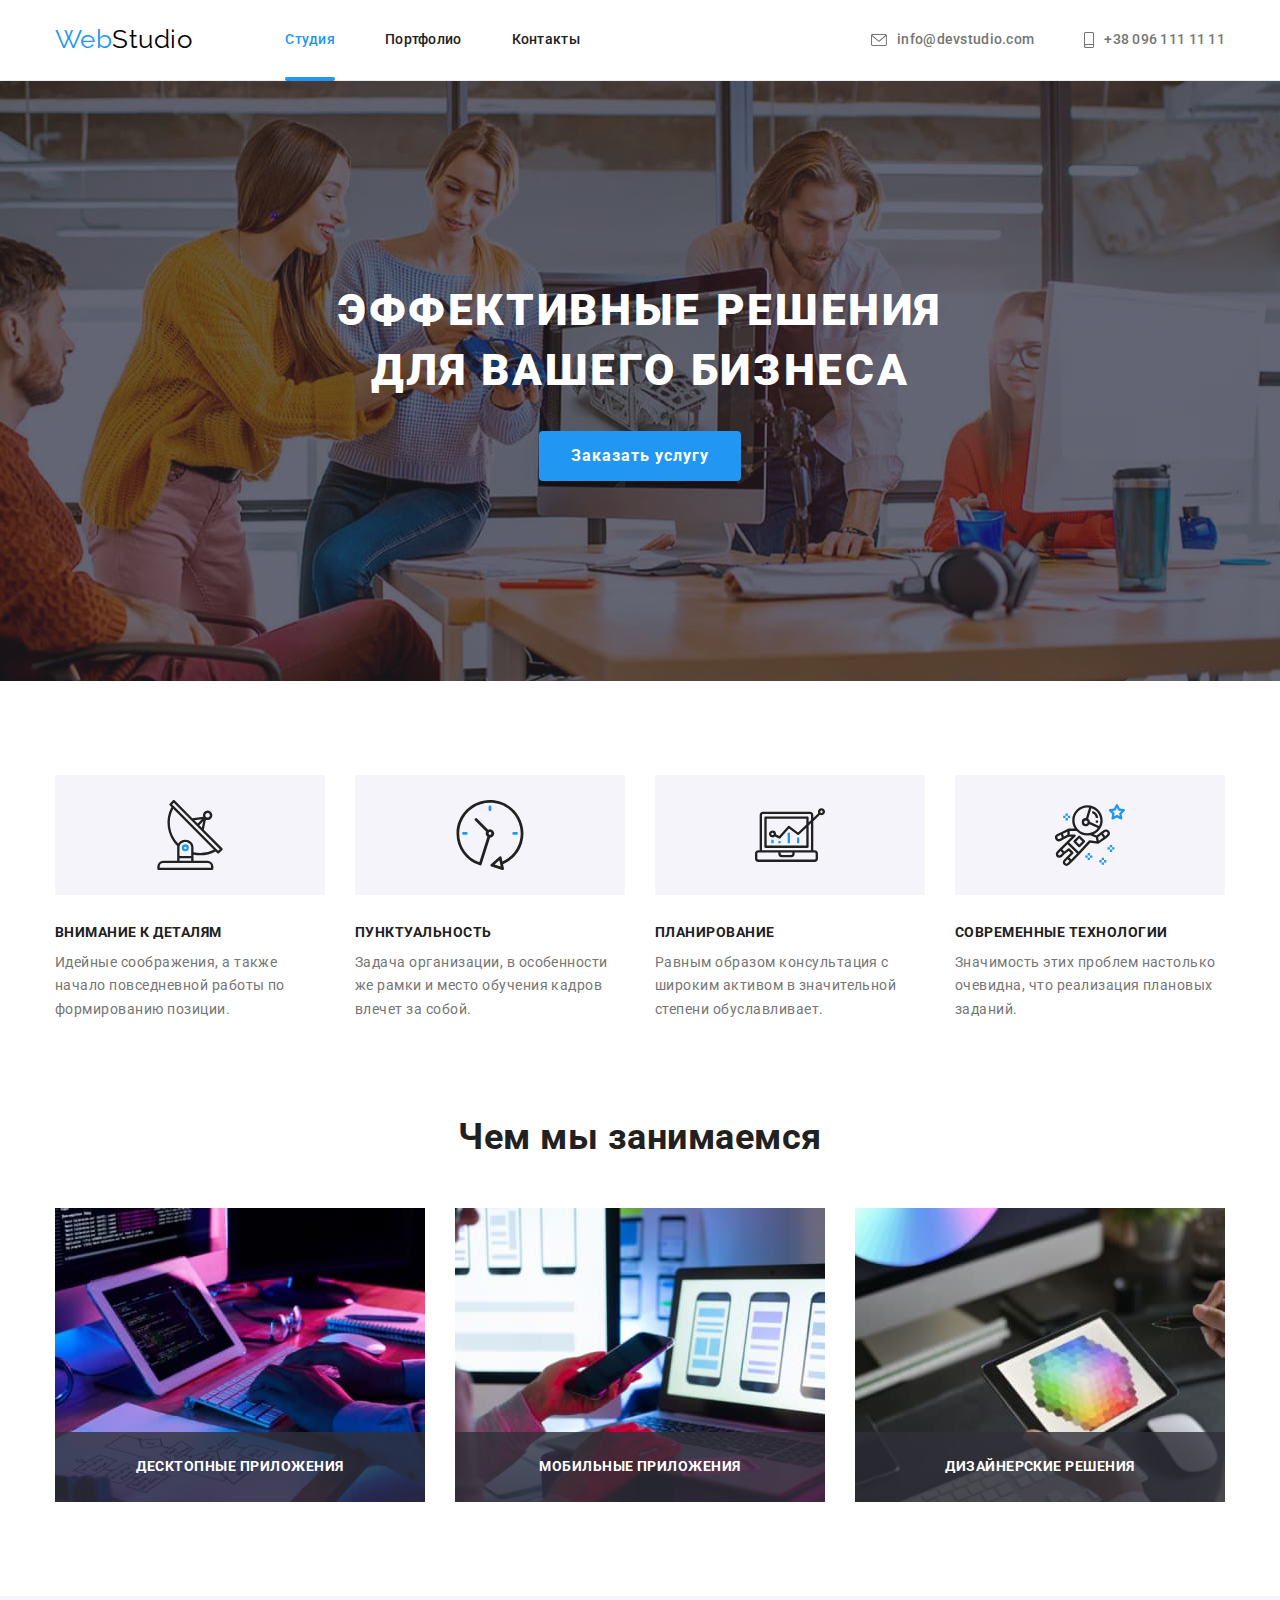
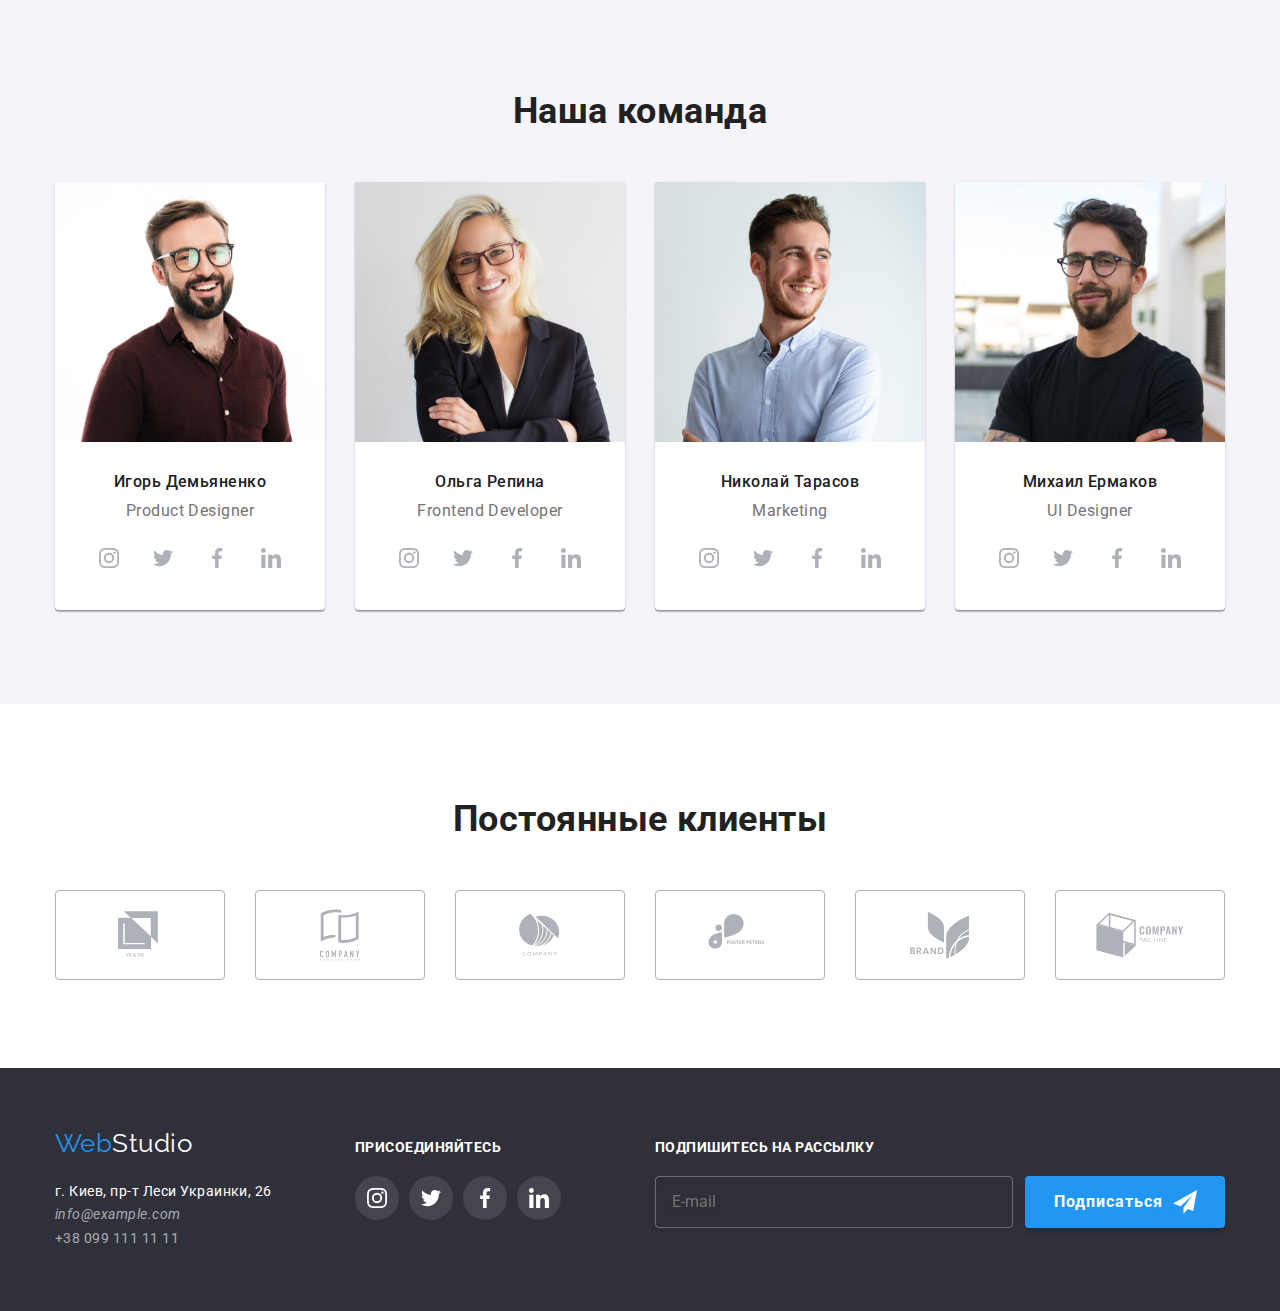
==== index.html @ 4b374128 "Добавление файлов с дз 6" ====
<!DOCTYPE html>
<html lang="ru">
  <head>
    <meta charset="UTF-8" />
    <meta http-equiv="X-UA-Compatible" content="IE=edge" />
    <meta name="viewport" content="width=device-width, initial-scale=1.0" />
    <title>Студия</title>
    <link rel="preconnect" href="https://fonts.gstatic.com" />
    <link
      href="https://fonts.googleapis.com/css2?family=Raleway:wght@700&family=Roboto:wght@400;500;700;900&display=swap"
      rel="stylesheet"
    />
    <link
      rel="stylesheet"
      href="https://cdnjs.cloudflare.com/ajax/libs/modern-normalize/1.0.0/modern-normalize.min.css"
    />
    <link rel="stylesheet" href="./css/styles.css" />
  </head>
  <body>
    <header class="header-page">
      <div class="container main-nav">
        <nav class="logo-nav">
          <a href="./" class="logo link"
            >Web<span class="part-logo">Studio</span></a
          >
          <ul class="site-nav list">
            <li class="item">
              <a href="" class="link current">Студия</a>
            </li>
            <li class="item">
              <a href="./portfolio.html" class="link">Портфолио</a>
            </li>
            <li class="item"><a href="" class="link">Контакты</a></li>
          </ul>
        </nav>

        <ul class="coordinates list">
          <li class="item item-envelope">
            <a href="mailto:info@devstudio.com" class="link"
              ><svg class="icon" width="16px" height="12px">
                <use href="./images/symbol-defs.svg#icon-envelope"></use>
              </svg>
              info@devstudio.com
            </a>
          </li>
          <li class="item item-smartphone">
            <a href="tel:+380961111111" class="link"
              ><svg class="icon" width="10px" height="16px">
                <use href="./images/symbol-defs.svg#icon-smartphone"></use>
              </svg>
              +38 096 111 11 11
            </a>
          </li>
        </ul>
      </div>
    </header>
    <main>
      <section class="hero overlay">
        <div class="container">
          <h1 class="hero-title">
            Эффективные решения <br />
            для вашего бизнеса
          </h1>

          <button type="button" class="btn btn-main" data-modal-open>
            Заказать услугу
          </button>
        </div>
      </section>

      <section class="section section-advantage">
        <div class="container">
          <h2 class="section-title visually-hidden">Наши плюсы работы</h2>
          <ul class="container-advantage list">
            <li class="item icon-attention">
              <h3 class="section-title-advantage">Внимание к деталям</h3>
              <p>
                Идейные соображения, а также начало повседневной работы по
                формированию позиции.
              </p>
            </li>
            <li class="item icon-punctuality">
              <h3 class="section-title-advantage">Пунктуальность</h3>
              <p>
                Задача организации, в особенности же рамки и место обучения
                кадров влечет за собой.
              </p>
            </li>
            <li class="item icon-planning">
              <h3 class="section-title-advantage">Планирование</h3>
              <p>
                Равным образом консультация с широким активом в значительной
                степени обуславливает.
              </p>
            </li>
            <li class="item icon-technologies">
              <h3 class="section-title-advantage">Современные технологии</h3>
              <p>
                Значимость этих проблем настолько очевидна, что реализация
                плановых заданий.
              </p>
            </li>
          </ul>
        </div>
      </section>

      <section class="section section-workset">
        <div class="container">
          <h2 class="section-title">Чем мы занимаемся</h2>
          <ul class="our-work list">
            <li class="item">
              <div class="thumb">
                <img
                  src="./images/box1.jpg"
                  alt="На компьютере"
                  width="370"
                  height="294"
                />
                <div class="actions">Десктопные приложения</div>
              </div>
            </li>
            <li class="item">
              <div class="thumb">
                <img
                  src="./images/box2.jpg"
                  alt="На телефоне"
                  width="370"
                  height="294"
                />
                <div class="actions">Мобильные приложения</div>
              </div>
            </li>
            <li class="item">
              <div class="thumb">
                <img
                  src="./images/box3.jpg"
                  alt="На планшете"
                  width="370"
                  height="294"
                />
                <div class="actions">Дизайнерские решения</div>
              </div>
            </li>
          </ul>
        </div>
      </section>

      <section class="section section-our-team">
        <div class="container">
          <h2 class="section-title">Наша команда</h2>
          <ul class="our-team list">
            <li class="item">
              <img
                src="./images/img.jpg"
                alt="Игорь Демьяненко"
                width="270"
                height="260"
              />
              <h3 class="section-title-our-team">Игорь Демьяненко</h3>
              <p>Product Designer</p>
              <ul class="list our-team-socnetworks">
                <li class="icon">
                  <a
                    href=""
                    class="link"
                    target="_blank"
                    rel="noreferrer noopener"
                    aria-label="instagram"
                  >
                    <svg width="20px" height="20px">
                      <use href="./images/symbol-defs.svg#icon-instagram"></use>
                    </svg>
                  </a>
                </li>
                <li class="icon">
                  <a
                    href=""
                    class="link"
                    target="_blank"
                    rel="noreferrer noopener"
                    aria-label="twitter"
                    ><svg width="20px" height="20px">
                      <use href="./images/symbol-defs.svg#icon-twitter"></use>
                    </svg>
                  </a>
                </li>
                <li class="icon">
                  <a
                    href=""
                    class="link"
                    target="_blank"
                    rel="noreferrer noopener"
                    aria-label="facebook"
                    ><svg width="20px" height="20px">
                      <use href="./images/symbol-defs.svg#icon-facebook"></use>
                    </svg>
                  </a>
                </li>
                <li class="icon">
                  <a
                    href=""
                    class="link"
                    target="_blank"
                    rel="noreferrer noopener"
                    aria-label="linkedin"
                    ><svg width="20px" height="20px">
                      <use href="./images/symbol-defs.svg#icon-linkedin"></use>
                    </svg>
                  </a>
                </li>
              </ul>
            </li>
            <li class="item">
              <img
                src="./images/img1.jpg"
                alt="Ольга Репина"
                width="270"
                height="260"
              />
              <h3 class="section-title-our-team">Ольга Репина</h3>
              <p>Frontend Developer</p>
              <ul class="list our-team-socnetworks">
                <li class="icon">
                  <a
                    href=""
                    class="link"
                    target="_blank"
                    rel="noreferrer noopener"
                    aria-label="instagram"
                  >
                    <svg width="20px" height="20px">
                      <use href="./images/symbol-defs.svg#icon-instagram"></use>
                    </svg>
                  </a>
                </li>
                <li class="icon">
                  <a
                    href=""
                    class="link"
                    target="_blank"
                    rel="noreferrer noopener"
                    aria-label="twitter"
                    ><svg width="20px" height="20px">
                      <use href="./images/symbol-defs.svg#icon-twitter"></use>
                    </svg>
                  </a>
                </li>
                <li class="icon">
                  <a
                    href=""
                    class="link"
                    target="_blank"
                    rel="noreferrer noopener"
                    aria-label="facebook"
                    ><svg width="20px" height="20px">
                      <use href="./images/symbol-defs.svg#icon-facebook"></use>
                    </svg>
                  </a>
                </li>
                <li class="icon">
                  <a
                    href=""
                    class="link"
                    target="_blank"
                    rel="noreferrer noopener"
                    aria-label="linkedin"
                    ><svg width="20px" height="20px">
                      <use href="./images/symbol-defs.svg#icon-linkedin"></use>
                    </svg>
                  </a>
                </li>
              </ul>
            </li>
            <li class="item">
              <img
                src="./images/img2.jpg"
                alt="Николай Тарасов"
                width="270"
                height="260"
              />
              <h3 class="section-title-our-team">Николай Тарасов</h3>
              <p>Marketing</p>
              <ul class="list our-team-socnetworks">
                <li class="icon">
                  <a
                    href=""
                    class="link"
                    target="_blank"
                    rel="noreferrer noopener"
                    aria-label="instagram"
                  >
                    <svg width="20px" height="20px">
                      <use href="./images/symbol-defs.svg#icon-instagram"></use>
                    </svg>
                  </a>
                </li>
                <li class="icon">
                  <a
                    href=""
                    class="link"
                    target="_blank"
                    rel="noreferrer noopener"
                    aria-label="twitter"
                    ><svg width="20px" height="20px">
                      <use href="./images/symbol-defs.svg#icon-twitter"></use>
                    </svg>
                  </a>
                </li>
                <li class="icon">
                  <a
                    href=""
                    class="link"
                    target="_blank"
                    rel="noreferrer noopener"
                    aria-label="facebook"
                    ><svg width="20px" height="20px">
                      <use href="./images/symbol-defs.svg#icon-facebook"></use>
                    </svg>
                  </a>
                </li>
                <li class="icon">
                  <a
                    href=""
                    class="link"
                    target="_blank"
                    rel="noreferrer noopener"
                    aria-label="linkedin"
                    ><svg width="20px" height="20px">
                      <use href="./images/symbol-defs.svg#icon-linkedin"></use>
                    </svg>
                  </a>
                </li>
              </ul>
            </li>
            <li class="item">
              <img
                src="./images/img3.jpg"
                alt="Михаил Ермаков"
                width="270"
                height="260"
              />
              <h3 class="section-title-our-team">Михаил Ермаков</h3>
              <p>UI Designer</p>
              <ul class="list our-team-socnetworks">
                <li class="icon">
                  <a
                    href=""
                    class="link"
                    target="_blank"
                    rel="noreferrer noopener"
                    aria-label="instagram"
                  >
                    <svg width="20px" height="20px">
                      <use href="./images/symbol-defs.svg#icon-instagram"></use>
                    </svg>
                  </a>
                </li>
                <li class="icon">
                  <a
                    href=""
                    class="link"
                    target="_blank"
                    rel="noreferrer noopener"
                    aria-label="twitter"
                    ><svg width="20px" height="20px">
                      <use href="./images/symbol-defs.svg#icon-twitter"></use>
                    </svg>
                  </a>
                </li>
                <li class="icon">
                  <a
                    href=""
                    class="link"
                    target="_blank"
                    rel="noreferrer noopener"
                    aria-label="facebook"
                    ><svg width="20px" height="20px">
                      <use href="./images/symbol-defs.svg#icon-facebook"></use>
                    </svg>
                  </a>
                </li>
                <li class="icon">
                  <a
                    href=""
                    class="link"
                    target="_blank"
                    rel="noreferrer noopener"
                    aria-label="linkedin"
                    ><svg width="20px" height="20px">
                      <use href="./images/symbol-defs.svg#icon-linkedin"></use>
                    </svg>
                  </a>
                </li>
              </ul>
            </li>
          </ul>
        </div>
      </section>

      <section class="section section-clients">
        <div class="container">
          <h2 class="section-title">Постоянные клиенты</h2>
          <ul class="list clients-list">
            <li class="item">
              <a href="" class="link"
                ><svg width="44px" height="49px">
                  <use href="./images/symbol-defs.svg#icon-logo1"></use>
                </svg>
              </a>
            </li>
            <li class="item">
              <a href="" class="link"
                ><svg width="40px" height="52px">
                  <use href="./images/symbol-defs.svg#icon-logo2"></use>
                </svg>
              </a>
            </li>
            <li class="item">
              <a href="" class="link"
                ><svg width="41px" height="42px">
                  <use href="./images/symbol-defs.svg#icon-logo3"></use>
                </svg>
              </a>
            </li>
            <li class="item">
              <a href="" class="link"
                ><svg width="80px" height="42px">
                  <use href="./images/symbol-defs.svg#icon-logo4"></use>
                </svg>
              </a>
            </li>
            <li class="item">
              <a href="" class="link"
                ><svg width="59px" height="47px">
                  <use href="./images/symbol-defs.svg#icon-logo5"></use>
                </svg>
              </a>
            </li>
            <li class="item">
              <a href="" class="link"
                ><svg width="88px" height="45px">
                  <use href="./images/symbol-defs.svg#icon-logo6"></use>
                </svg>
              </a>
            </li>
          </ul>
        </div>
      </section>
    </main>

    <footer class="footer">
      <div class="container">
        <div class="grid">
          <div class="part">
            <a href="" class="footer-logo"
              >Web<span class="part-logo">Studio</span></a
            >
            <address class="footer-address">
              <ul class="list">
                <li>г. Киев, пр-т Леси Украинки, 26</li>
                <li>
                  <a href="maito:info@example.com" class="link italic"
                    >info@example.com</a
                  >
                </li>
                <li>
                  <a href="tel:+380991111111" class="link">+38 099 111 11 11</a>
                </li>
              </ul>
            </address>
          </div>
          <div class="socnetworks part">
            <h2 class="section-title">присоединяйтесь</h2>
            <ul class="list socnetworks-list">
              <li class="item">
                <a
                  href=""
                  class="link"
                  target="_blank"
                  rel="noreferrer noopener"
                  aria-label="instagram"
                >
                  <svg width="20px" height="20px">
                    <use href="./images/symbol-defs.svg#icon-instagram"></use>
                  </svg>
                </a>
              </li>
              <li class="item">
                <a
                  href=""
                  class="link"
                  target="_blank"
                  rel="noreferrer noopener"
                  aria-label="twitter"
                  ><svg width="20px" height="20px">
                    <use href="./images/symbol-defs.svg#icon-twitter"></use>
                  </svg>
                </a>
              </li>
              <li class="item">
                <a
                  href=""
                  class="link"
                  target="_blank"
                  rel="noreferrer noopener"
                  aria-label="facebook"
                  ><svg width="20px" height="20px">
                    <use href="./images/symbol-defs.svg#icon-facebook"></use>
                  </svg>
                </a>
              </li>
              <li class="item">
                <a
                  href=""
                  class="link"
                  target="_blank"
                  rel="noreferrer noopener"
                  aria-label="linkedin"
                  ><svg width="20px" height="20px">
                    <use href="./images/symbol-defs.svg#icon-linkedin"></use>
                  </svg>
                </a>
              </li>
            </ul>
          </div>
          <div class="subscription">
            <h2 class="section-title">Подпишитесь на рассылку</h2>
            <form class="form">
              <div class="form-field">
                <input
                  class="input"
                  type="email"
                  name="mail"
                  id="mail"
                  placeholder="E-mail"
                />
                <button type="submit" class="btn btn-subscription">
                  Подписаться<svg width="24" height="24" class="icon-send">
                    <use href="./images/symbol-defs.svg#icon-send"></use>
                  </svg>
                </button>
              </div>
            </form>
          </div>
        </div>
      </div>
    </footer>

    <div class="backdrop is-hidden" data-modal>
      <div class="modal">
        <button class="btn btn-close" data-modal-close>
          <svg width="18" height="18">
            <use href="./images/symbol-defs.svg#icon-close"></use>
          </svg>
        </button>
        <h2 class="modal-title">Оставьте свои данные, мы вам перезвоним</h2>
        <form class="modal-form">
          <label class="form-field"
            ><span class="form-label">Имя</span>
            <div class="wrap">
              <input class="input" type="text" name="name" />
              <svg width="18" height="18" class="icon">
                <use href="./images/symbol-defs.svg#icon-person"></use>
              </svg>
            </div>
          </label>
          <label class="form-field"
            ><span class="form-label">Телефон</span>
            <div class="wrap">
              <input class="input" type="tel" name="tel" />
              <svg width="18" height="18" class="icon">
                <use href="./images/symbol-defs.svg#icon-phone"></use>
              </svg>
            </div>
          </label>
          <label class="form-field"
            ><span class="form-label">Почта</span>
            <div class="wrap">
              <input class="input" type="email" name="email" />
              <svg width="18" height="18" class="icon">
                <use href="./images/symbol-defs.svg#icon-email"></use>
              </svg>
            </div>
          </label>

          <label class="form-field"
            ><span class="form-label">Комментарий</span>
            <textarea
              class="textarea"
              name="comment"
              rows="6"
              placeholder="Введите текст"
            ></textarea>
          </label>

          <label class="form-checkbox">
            <input class="checkbox" type="checkbox" name="accept" />
            <span class="checkbox-icon">
              <svg width="12" height="15">
                <use href="./images/symbol-defs.svg#icon-check"></use>
              </svg>
            </span>
            <span class="label"
              >Соглашаюсь с рассылкой и принимаю
              <a
                class="link-accept"
                href=""
                target="_blank"
                rel="noreferrer noopener"
                aria-label="Условия договора"
                >Условия договора
              </a>
            </span>
          </label>

          <!-- <label class="form-checkbox">
            <input class="checkbox" type="checkbox" name="accept" />
            <span class="checkbox-icon"
              ><svg class="icon" width="12" height="15">
                <use href="./images/symbol-defs.svg#icon-check"></use>
              </svg>
            </span>

            <span class="label"
              >Соглашаюсь с рассылкой и принимаю
              <a
                class="link-accept"
                href=""
                target="_blank"
                rel="noreferrer noopener"
                aria-label="Условия договора"
                >Условия договора
              </a>
            </span>
          </label> -->

          <button type="submit" class="btn btn-send">Отправить</button>
        </form>
      </div>
    </div>

    <script src="./js/modal.js"></script>
  </body>
</html>
---- css/styles.css ----
/*
цвет основного текста 757575
вторичный цвет текста 212121
белый цвет текста FFFFFF
цвет акцентов 2196F3
цвет осн фона E5E5E5
цвет вторичного фона F5F4FA
цвет фона темный 2F303A
*/

:root {
  --text-color-primary: #757575;
  --text-color-title: #212121;
  --text-color-white: #ffffff;
  --text-color-svg: #afb1b8;
  --text-color-black: #000000;
  --accent-color: #2196f3;
  --bg-second: #f5f4fa;
  --bg-dark: #2f303a;
  --bg-white: #ffffff;
  --border-color: #eeeeee;
  --time: 250ms;
  --timing-function: cubic-bezier(0.4, 0, 0.2, 1);
}

body {
  color: var(--text-color-primary);
  background-color: var(--bg-white);
  font-family: Roboto, sans-serif;
  letter-spacing: 0.03em;
}

/*глобальные элементы*/
.list {
  list-style: none;
  padding: 0;
  margin: 0;
}

h1,
h2,
h3,
p {
  margin-top: 0;
  margin-bottom: 0;
}

img {
  display: block;
  max-width: 100%;
  height: auto;
}

.container {
  width: 1200px;
  padding-left: 15px;
  padding-right: 15px;
  margin-right: auto;
  margin-left: auto;
}

.section {
  padding-top: 94px;
  padding-bottom: 94px;
}

.visually-hidden {
  position: absolute !important;
  clip: rect(1px 1px 1px 1px);
  clip: rect(1px, 1px, 1px, 1px);
  padding: 0 !important;
  border: 0 !important;
  height: 1px !important;
  width: 1px !important;
  overflow: hidden;
}

.link,
.logo.link .part-logo,
.footer .link,
.footer .footer-logo,
.footer .part-logo {
  text-decoration: none;
  transition: color var(--time) var(--timing-function);
}

/* Header */

.site-nav {
  display: flex;
  margin-left: 93px;
}

.site-nav .item + .item {
  margin-left: 50px;
}

.coordinates {
  display: flex;
  margin-left: auto;
}

.coordinates .item + .item {
  margin-left: 50px;
}

.logo-nav {
  display: flex;
  align-items: center;
}

.main-nav {
  display: flex;
  align-items: center;
}

.site-nav .link {
  display: block;
  color: var(--text-color-title);
  font-weight: 500;
  font-size: 14px;
  line-height: 1.14;
  letter-spacing: 0.02em;
  padding-top: 32px;
  padding-bottom: 32px;
}

.site-nav .link.current {
  color: var(--accent-color);
  position: relative;
}

.site-nav .link.current::after {
  position: absolute;
  bottom: -1px;
  display: block;
  content: '';
  width: 100%;
  height: 4px;
  background-color: currentColor;
  border-radius: 2px;
}

.coordinates .link {
  display: flex;
  align-items: center;
  color: var(--text-color-primary);
  font-weight: 500;
  font-size: 14px;
  line-height: 1.14;
  letter-spacing: 0.02em;
}

.site-nav .link:hover,
.site-nav .link:focus,
.coordinates .link:hover,
.coordinates .link:focus {
  color: var(--accent-color);
}

.coordinates .icon {
  fill: currentColor;
  margin-right: 10px;
}

.item-envelope .link {
  margin-left: 10px;
}

.coordinates .link:hover,
.coordinates .link:focus {
  fill: currentColor;
}

.header-page {
  border-bottom: 1px solid #ececec;
}

/* Hero */

.overlay {
  max-width: 1600px;
  padding: 300 0;
  margin-left: auto;
  margin-right: auto;
  background-color: var(--bg-dark);
  background-repeat: no-repeat;
  background-position: top;
  background-size: cover;
  background-image: linear-gradient(
      to right,
      rgba(47, 48, 58, 0.4),
      rgba(47, 48, 58, 0.4)
    ),
    url(../images/bg.jpg);
}

.hero {
  color: var(--text-color-white);
  text-align: center;
  padding-top: 200px;
  padding-bottom: 200px;
}

.hero-title {
  font-weight: 900;
  font-size: 44px;
  line-height: 1.36;
  letter-spacing: 0.06em;
  text-transform: uppercase;
  margin-bottom: 30px;
}

/* section-advantage */

.section-advantage {
  font-size: 14px;
  line-height: 1.7;
}

.section-title {
  color: var(--text-color-title);
  font-weight: 700;
  font-size: 36px;
  line-height: 1.17;
  text-align: center;
  margin-bottom: 50px;
}

.section-title-advantage {
  color: var(--text-color-title);
  font-weight: 700;
  font-size: 14px;
  line-height: 1.14;
  text-transform: uppercase;
  margin-bottom: 10px;
}

.container-advantage {
  display: flex;
  flex-wrap: wrap;
  margin-left: -30px;
  margin-top: -30px;
}

.container-advantage .item {
  flex-basis: calc((100% - 120px) / 4);
  margin-left: 30px;
  margin-top: 30px;
}

.container-advantage .item::before {
  display: block;
  content: '';
  height: 120px;
  margin-bottom: 30px;
  background-repeat: no-repeat;
  background-position: center;
  background-color: var(--bg-second);
  background-size: 70px 70px;
}

.icon-attention::before {
  background-image: url(../images/antenna.svg);
}

.icon-punctuality::before {
  background-image: url(../images/clock.svg);
}

.icon-planning::before {
  background-image: url(../images/diagram.svg);
}

.icon-technologies::before {
  background-image: url(../images/astronaut.svg);
}

/* our-work */

.section-workset {
  padding-top: 0;
}

.our-work {
  display: flex;
  flex-wrap: wrap;
  margin-left: -30px;
  margin-top: -30px;
}

.our-work .item {
  flex-basis: calc((100% - 90px) / 3);
  margin-left: 30px;
  margin-top: 30px;
}

.thumb {
  position: relative;
}

.actions {
  position: absolute;
  bottom: 0;
  display: flex;
  align-items: center;
  justify-content: center;
  height: 70px;
  width: 100%;
  background-color: rgba(47, 48, 58, 0.8);
  font-weight: 700;
  font-size: 14px;
  line-height: 1.14;
  text-align: center;
  text-transform: uppercase;
  color: var(--text-color-white);
}

/* section-our-team */

.section-our-team {
  background-color: var(--bg-second);
  font-size: 16px;
  line-height: 1.19;
  text-align: center;
}

.section-title-our-team {
  color: var(--text-color-title);
  font-weight: 500;
  font-size: 16px;
  line-height: 1.19;
  text-align: center;
  margin-top: 30px;
  margin-bottom: 10px;
}

.our-team {
  display: flex;
  flex-wrap: wrap;
  margin-left: -30px;
  margin-top: -30px;
}

.our-team .item {
  flex-basis: calc((100% - 120px) / 4);
  margin-left: 30px;
  margin-top: 30px;
  box-shadow: 0px 1px 3px rgba(0, 0, 0, 0.12), 0px 1px 1px rgba(0, 0, 0, 0.14),
    0px 2px 1px rgba(0, 0, 0, 0.2);
  border-radius: 0px 0px 4px 4px;
  padding-bottom: 30px;
  background-color: var(--bg-white);
}

.our-team p {
  margin-bottom: 16px;
}

.our-team-socnetworks {
  display: flex;
  justify-content: center;
}

.our-team-socnetworks .link {
  display: flex;
  width: 44px;
  height: 44px;
  justify-content: center;
  align-items: center;
  border-radius: 50%;
  fill: var(--text-color-svg);
  transition: background-color var(--time) var(--timing-function),
    fill var(--time) var(--timing-function);
}

.our-team-socnetworks .link:hover,
.our-team-socnetworks .link:focus {
  background-color: var(--accent-color);
  fill: var(--text-color-white);
}

.our-team-socnetworks .icon:not(:last-child) {
  margin-right: 10px;
}

/* clients */

.section-clients {
  padding-bottom: 88px;
}

.clients-list {
  display: flex;
  flex-wrap: wrap;
  margin-top: -30px;
  margin-left: -30px;
}

.clients-list .item {
  display: flex;
  flex-basis: calc((100% - 180px) / 6);
  margin-top: 30px;
  margin-left: 30px;
}

.clients-list .link {
  display: flex;
  width: 100%;
  height: 90px;
  justify-content: center;
  align-items: center;
  border: 1px solid var(--text-color-svg);
  border-radius: 4px;
  fill: var(--text-color-svg);
  transition: fill var(--time) var(--timing-function),
    filter var(--time) var(--timing-function);
}

.clients-list .link:hover,
.clients-list .link:focus {
  border-color: var(--accent-color);
  fill: var(--accent-color);
  filter: drop-shadow(0 4px 4px rgba(0, 0, 0, 0.25));
}

/* portfolio-section */

.portfolio-section {
  color: var(--text-color-primary);
  font-size: 16px;
  line-height: 1.9;
}

.btn-item {
  margin-bottom: 50px;
  display: flex;
  justify-content: center;
}

.btn-item .item:not(:last-child) {
  margin-right: 8px;
}

.portfolio-section-title {
  color: var(--text-color-title);
  font-weight: bold;
  font-size: 18px;
  line-height: 2;
  letter-spacing: 0.06em;
}

.portfolio-link {
  display: block;
  text-decoration: none;
  color: inherit;
  width: 100%;
}

.portfolio-caption {
  border-left: 1px solid var(--border-color);
  border-right: 1px solid var(--border-color);
  border-bottom: 1px solid var(--border-color);
  padding: 20px 24px;
}

.card-set {
  display: flex;
  flex-wrap: wrap;
  margin-left: -30px;
  margin-top: -30px;
}

.card-set .item {
  flex-basis: calc((100% - 90px) / 3);
  margin-left: 30px;
  margin-top: 30px;
}

.card-set .item:hover,
.card-set .item:focus {
  box-shadow: 0px 4px 4px rgba(0, 0, 0, 0.25);
}

.thumb {
  position: relative;
  overflow: hidden;
}

.thumb .description {
  position: absolute;
  top: 100%;
  left: 0;
  width: 100%;
  height: 100%;
  padding: 63px 24px;

  background-color: rgba(33, 150, 243, 0.9);
  font-weight: 400;
  font-size: 18px;
  line-height: 1.5556;
  color: var(--text-color-white);

  transition: 250ms cubic-bezier(0.4, 0, 0.2, 1);
}

.portfolio-link:hover .thumb .description,
.portfolio-link:focus .thumb .description {
  transform: translateY(-100%);
}

/* buton */

.btn {
  display: inline-block;
  cursor: pointer;
  text-align: center;
  padding: 0;
  border: none;
  background-color: transparent;
}

.hero .btn-main,
.footer .btn-subscription,
.modal .btn-send {
  color: var(--text-color-white);
  font-weight: bold;
  font-size: 16px;
  line-height: 1.875;
  letter-spacing: 0.06em;
  background-color: var(--accent-color);
  box-shadow: 0px 4px 4px rgba(0, 0, 0, 0.15);
  border-radius: 4px;

  transition: background-color var(--time) var(--timing-function);
}

.btn-main {
  padding: 10px 32px;
}

.btn-subscription {
  display: flex;
  align-items: center;
  padding-bottom: 10px;
  padding-right: 28px;
  padding-top: 10px;
  padding-left: 29px;
  margin-left: 12px;
}

.btn-subscription .icon-send {
  fill: var(--bg-white);
  margin-left: 10px;
}

.btn-main:hover,
.btn-main:focus,
.btn-subscription:hover,
.btn-subscription:focus,
.modal .btn-send:hover,
.modal .btn-send:focus {
  background-color: #188ce8;
}

.btn-portfolio {
  color: var(--text-color-title);
  background-color: var(--bg-second);
  font-weight: 500;
  font-size: 16px;
  line-height: 1.625;
  border-radius: 4px;

  padding: 6px 22px;

  transition: background-color var(--time) var(--timing-function),
    color var(--time) var(--timing-function),
    box-shaddow var(--time) var(--timing-function);
}

.btn-portfolio:hover,
.btn-portfolio:focus {
  background-color: var(--accent-color);
  color: var(--text-color-white);
  box-shadow: 0px 3px 1px rgba(0, 0, 0, 0.1), 0px 1px 2px rgba(0, 0, 0, 0.08),
    0px 2px 2px rgba(0, 0, 0, 0.12);
}

/* logo */

.logo.link {
  color: var(--accent-color);
  font-family: Raleway, sans-serif;
  font-size: 26px;
  line-height: 1.2;
}

.logo.link .part-logo {
  color: var(--text-color-black);
}

.logo.link:hover .part-logo,
.logo.link:focus .part-logo,
.logo.link:hover,
.logo.link:focus {
  color: var(--accent-color);
}

.footer .footer-logo {
  color: var(--accent-color);
  font-family: Raleway, sans-serif;
  font-size: 26px;
  line-height: 1.2;

  display: block;
  margin-bottom: 20px;
}

.footer .part-logo {
  color: var(--text-color-white);
}

.footer-logo:hover .part-logo,
.footer-logo:focus .part-logo,
.footer .footer-logo:hover,
.footer .footer-logo:focus {
  color: var(--accent-color);
}

/* footer */
.footer {
  color: var(--text-color-white);
  background-color: var(--bg-dark);
  font-size: 14px;
  line-height: 1.7;
  padding-top: 60px;
  padding-bottom: 60px;
}

.footer-address {
  font-style: normal;
}

.footer-address .italic {
  font-style: italic;
}

.footer .link {
  color: rgba(255, 255, 255, 0.6);
  text-decoration: none;
}

.footer .link:hover,
.footer .link:focus {
  color: var(--accent-color);
}

.footer .container .grid {
  display: flex;
  justify-content: space-between;
}

.grid .part {
  flex-basis: calc((50% - 45px) / 2);
  align-self: baseline;
}

.grid .subscription {
  flex-basis: calc(50% - 15px);
  align-self: baseline;
}

.socnetworks .section-title,
.subscription .section-title {
  margin-bottom: 20px;
  text-align: left;
  font-weight: 700;
  font-size: 14px;
  line-height: 1.14;
  text-transform: uppercase;
  color: var(--text-color-white);
}

.socnetworks-list {
  display: flex;
}

.socnetworks-list .link {
  display: flex;
  width: 44px;
  height: 44px;
  align-items: center;
  justify-content: center;
  border-radius: 50%;
  background-color: rgba(255, 255, 255, 0.1);
  fill: var(--text-color-white);

  transition: background-color var(--time) var(--timing-function);
}

.socnetworks-list .item:not(:last-child) {
  margin-right: 10px;
}

.socnetworks-list .link:hover,
.socnetworks-list .link:focus {
  background-color: var(--accent-color);
}

.subscription .form-field {
  display: flex;
  justify-content: flex-end;
}

.subscription .form-field .input {
  width: 100%;
  padding: 15px 16px;
  border: 1px solid rgba(255, 255, 255, 0.3);
  filter: drop-shadow(0px 4px 4px rgba(0, 0, 0, 0.15));
  border-radius: 4px;
  background-color: inherit;
  font-weight: 400;
  font-size: 16px;
  line-height: 1.25;
  color: rgba(255, 255, 255, 0.6);
}

/* modal */

.backdrop {
  position: fixed;
  top: 0;
  left: 0;
  width: 100%;
  height: 100%;
  background-color: rgba(0, 0, 0, 0.2);

  opacity: 1;
  transition: opacity var(--time) var(--timing-function);
}

.backdrop.is-hidden {
  visibility: hidden;
  opacity: 0;
  pointer-events: none;
}

.backdrop.is-hidden .modal {
  visibility: visible;
  transform: translate(-50%, -50%) scale(0.7);
}

.modal {
  position: absolute;
  top: 50%;
  left: 50%;
  padding: 40px;

  width: 528px;
  background-color: var(--bg-white);
  box-shadow: 0px 1px 3px rgba(0, 0, 0, 0.12), 0px 1px 1px rgba(0, 0, 0, 0.14),
    0px 2px 1px rgba(0, 0, 0, 0.2);
  border-radius: 4px;

  transform: translate(-50%, -50%) scale(1);
  transition: transform var(--time) var(--timing-function);
}

.btn.btn-close {
  position: absolute;
  display: flex;
  align-items: center;
  justify-content: center;
  right: 8px;
  top: 8px;
  width: 30px;
  height: 30px;
  border: 1px solid rgba(0, 0, 0, 0.1);
  border-radius: 50%;
  fill: var(--text-color-black);

  transition: fill var(--time) var(--timing-function);
}

.modal .btn-close:hover,
.modal .btn-close:focus {
  fill: var(--accent-color);
}

.btn.btn-send {
  display: block;
  margin-right: auto;
  margin-left: auto;
  padding: 10px 55px 10px 56px;
}

.modal .modal-title {
  font-weight: 700;
  font-size: 20px;
  line-height: 1.16;
  text-align: center;
  letter-spacing: 0.03em;
  color: var(--text-color-title);
  margin-bottom: 12px;
}

/* modal-form */

.modal-form {
  margin-left: auto;
  margin-right: auto;
}

.modal-form .form-field {
  display: flex;
  flex-direction: column;
  margin-bottom: 10px;
}

.wrap .input {
  width: 100%;
  padding-top: 12px;
  padding-right: 16px;
  padding-bottom: 12px;
  padding-left: 42px;

  font-size: 14px;

  border: 1px solid rgba(33, 33, 33, 0.2);
  border-radius: 4px;
}

.modal-form .form-field .form-label {
  margin-bottom: 4px;
  font-weight: 400;
  font-size: 12px;
  line-height: 1.1666;
  letter-spacing: 0.01em;
  color: var(--text-color-primary);
}

.form-field .wrap {
  position: relative;
}

.form-field .icon {
  position: absolute;
  left: 12px;
  top: 50%;
  transform: translateY(-50%);

  fill: var(--text-color-black);
}
.form-field .wrap:focus-within > .icon {
  fill: var(--accent-color);
}

.form-field .wrap:focus-within .input {
  outline: none;
  border-color: var(--accent-color);
}

.form-field .textarea {
  resize: none;
  height: 120px;
  padding: 12px 16px;
  border: 1px solid rgba(33, 33, 33, 0.2);
  border-radius: 4px;
  font-size: 14px;
}

.form-field:focus-within .textarea {
  outline: none;
  border-color: var(--accent-color);
}

.textarea::placeholder {
  font-weight: 400;
  font-size: 12px;
  line-height: 1.1666;
  letter-spacing: 0.01em;
  color: rgba(117, 117, 117, 0.5);
}

.form-checkbox {
  display: flex;
  align-items: center;
  margin-top: 20px;
  margin-bottom: 30px;
}

.form-checkbox .label {
  margin-left: 8px;
  font-weight: 400;
  font-size: 14px;
  line-height: 1.71;
  color: var(--text-color-primary);
}

.form-checkbox .link-accept {
  font-weight: 400;
  font-size: 14px;
  line-height: 1.71;
  color: var(--accent-color);
}

.checkbox {
  position: absolute !important;
  clip: rect(1px 1px 1px 1px);
  clip: rect(1px, 1px, 1px, 1px);
  padding: 0 !important;
  border: 0 !important;
  height: 1px !important;
  width: 1px !important;
  overflow: hidden;
}

.form-checkbox .checkbox-icon {
  display: flex;
  align-items: center;
  width: 16px;
  height: 15px;

  border: 2px solid var(--text-color-title);
  border-radius: 2px;
}

.checkbox:checked + .checkbox-icon {
  background-color: var(--accent-color);
  background-origin: border-box;
  border-color: transparent;
}

/* .form-checkbox .label {
  margin-left: 8px;
  font-weight: 400;
  font-size: 14px;
  line-height: 1.71;
  color: var(--text-color-primary);
}

.form-checkbox .link-accept {
  font-weight: 400;
  font-size: 14px;
  line-height: 1.71;
  color: var(--accent-color);
}

.checkbox-icon {
  display: inline-block;
  width: 16px;
  height: 15px;

  border: 2px solid var(--text-color-title);
  border-radius: 2px;
}

.form-checkbox .icon {
  display: inline-block;
}

.checkbox:checked + .checkbox-icon {
  background-color: var(--accent-color);
  background-origin: border-box;
  border-color: transparent;
  background-image: url();
} */
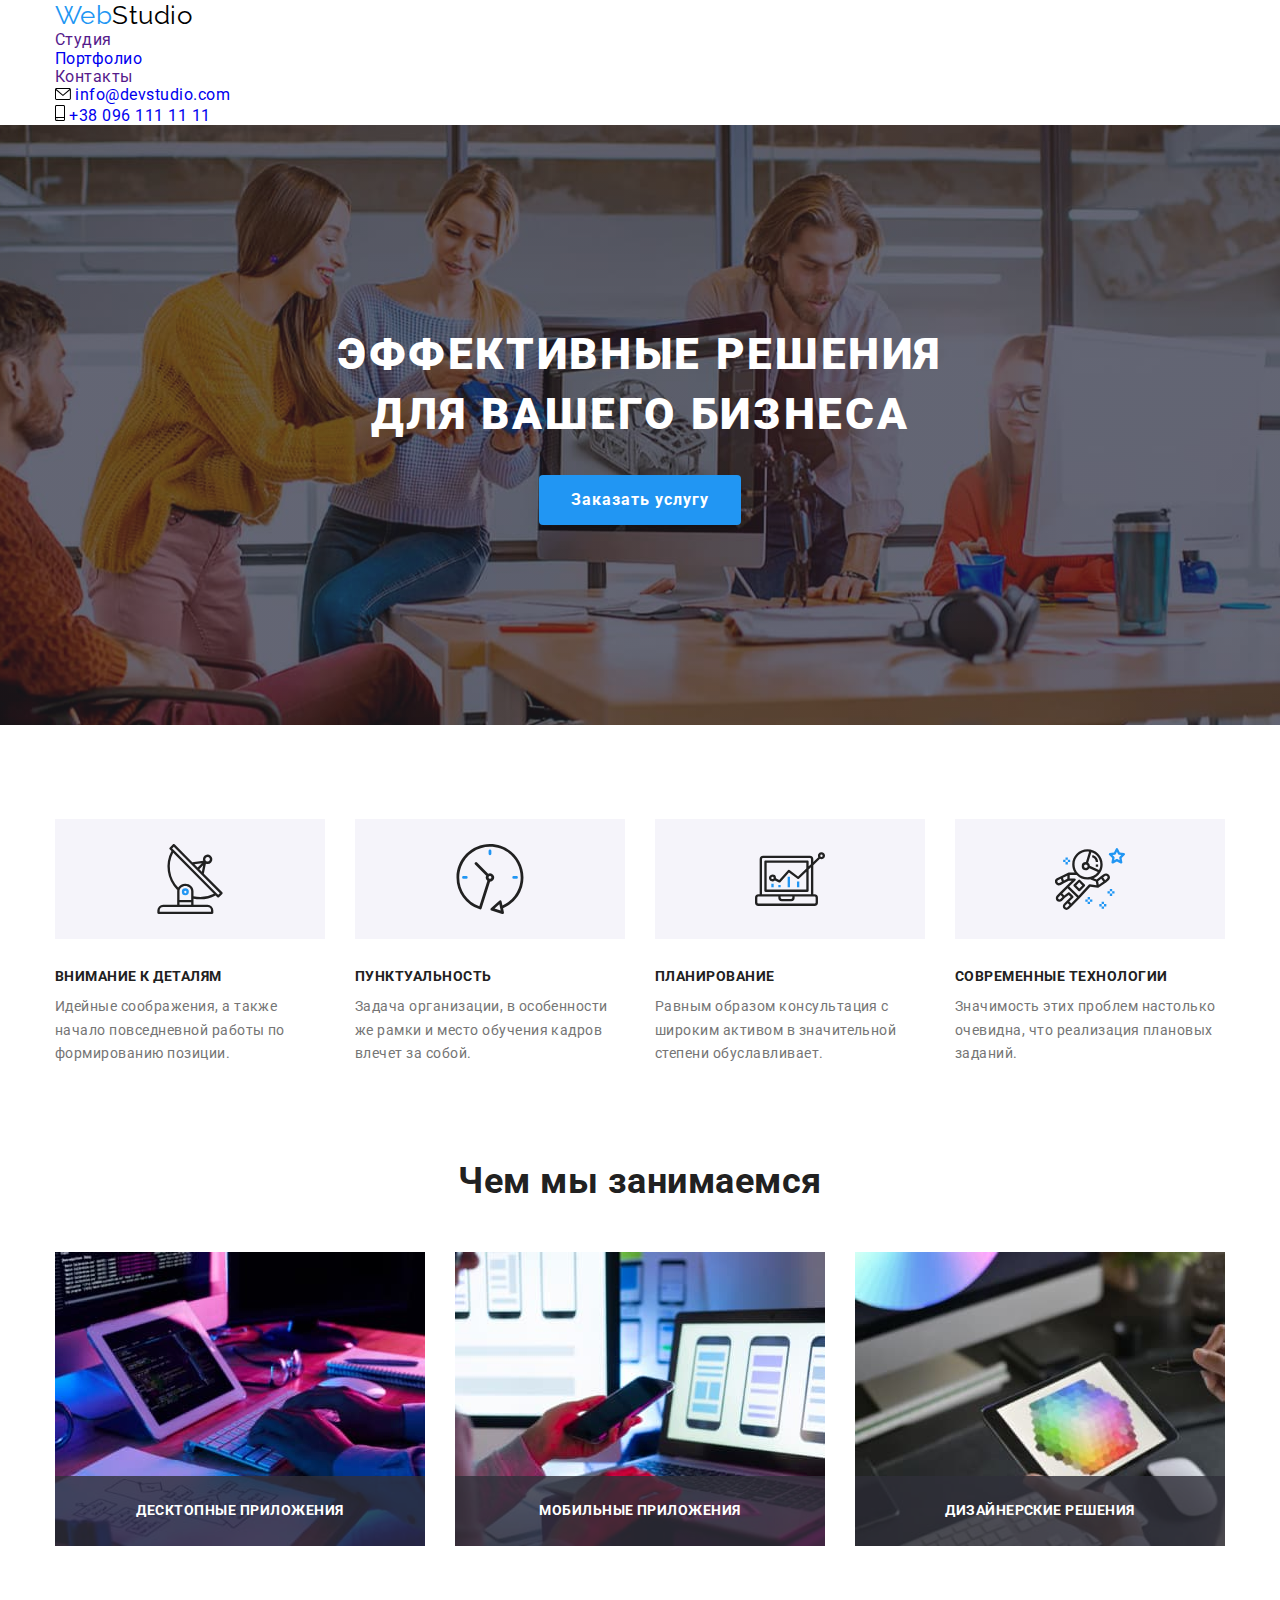
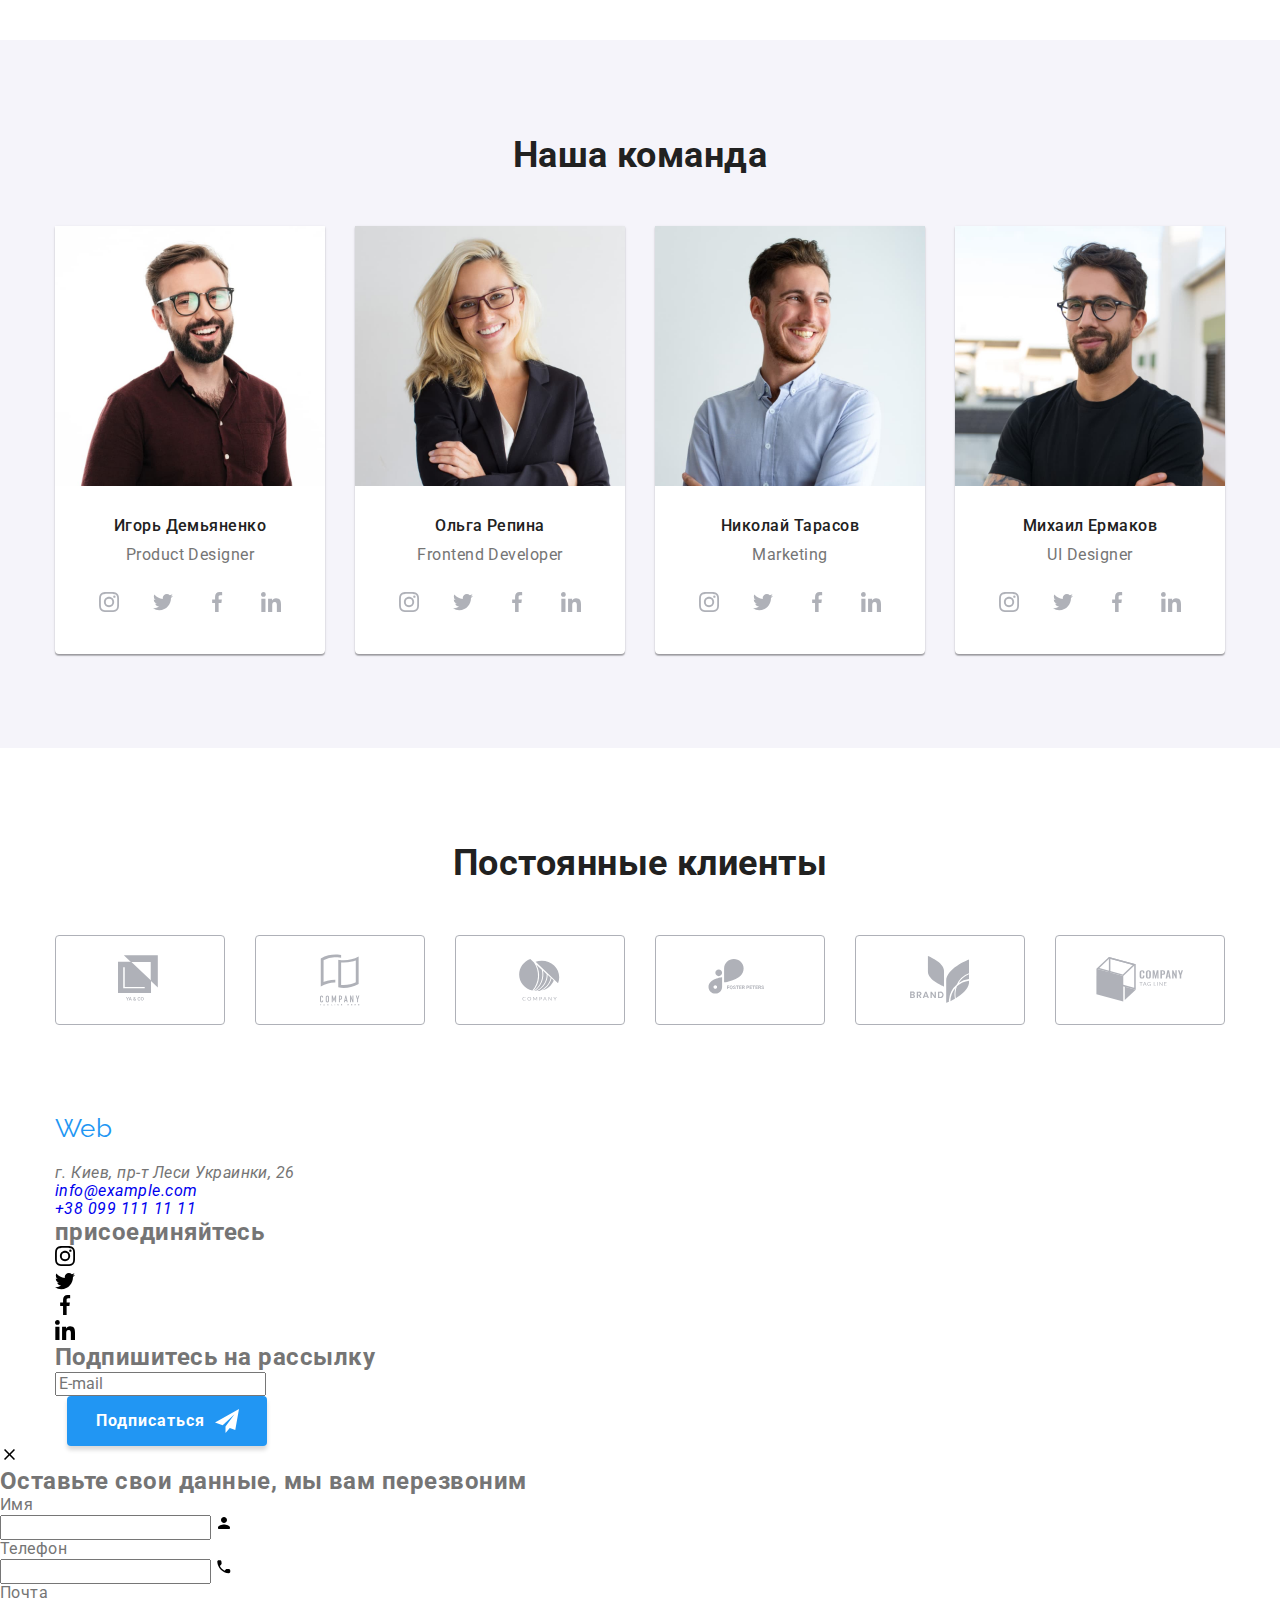
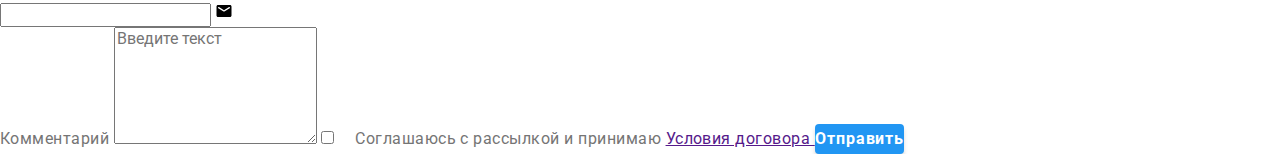
==== commit 97b42c72: "рефакторинг CSS-кода проекта используя препроцессор SASS" ====
--- a/index.html
+++ b/index.html
@@ -5,6 +5,7 @@
     <meta http-equiv="X-UA-Compatible" content="IE=edge" />
     <meta name="viewport" content="width=device-width, initial-scale=1.0" />
     <title>Студия</title>
+
     <link rel="preconnect" href="https://fonts.gstatic.com" />
     <link
       href="https://fonts.googleapis.com/css2?family=Raleway:wght@700&family=Roboto:wght@400;500;700;900&display=swap"
@@ -14,38 +15,47 @@
       rel="stylesheet"
       href="https://cdnjs.cloudflare.com/ajax/libs/modern-normalize/1.0.0/modern-normalize.min.css"
     />
-    <link rel="stylesheet" href="./css/styles.css" />
+    <link rel="stylesheet" href="./css/main.min.css" />
+    <!-- <link rel="stylesheet" href="./css/styles.css" /> -->
   </head>
   <body>
     <header class="header-page">
-      <div class="container main-nav">
-        <nav class="logo-nav">
+      <div class="container header-page__nav">
+        <nav class="main-nav">
           <a href="./" class="logo link"
             >Web<span class="part-logo">Studio</span></a
           >
           <ul class="site-nav list">
-            <li class="item">
-              <a href="" class="link current">Студия</a>
-            </li>
-            <li class="item">
-              <a href="./portfolio.html" class="link">Портфолио</a>
-            </li>
-            <li class="item"><a href="" class="link">Контакты</a></li>
+            <li class="site-nav__item">
+              <a href="" class="site-nav__link link site-nav__link--current"
+                >Студия</a
+              >
+            </li>
+            <li class="site-nav__item">
+              <a href="./portfolio.html" class="site-nav__link link"
+                >Портфолио</a
+              >
+            </li>
+            <li class="site-nav__item">
+              <a href="" class="site-nav__link link">Контакты</a>
+            </li>
           </ul>
         </nav>
 
-        <ul class="coordinates list">
-          <li class="item item-envelope">
-            <a href="mailto:info@devstudio.com" class="link"
-              ><svg class="icon" width="16px" height="12px">
+        <ul class="coordinates-nav list">
+          <li class="coordinates-nav__item item-envelope">
+            <a
+              href="mailto:info@devstudio.com"
+              class="coordinates-nav__link link"
+              ><svg class="coordinates-nav__icon" width="16px" height="12px">
                 <use href="./images/symbol-defs.svg#icon-envelope"></use>
               </svg>
               info@devstudio.com
             </a>
           </li>
-          <li class="item item-smartphone">
-            <a href="tel:+380961111111" class="link"
-              ><svg class="icon" width="10px" height="16px">
+          <li class="coordinates-nav__item item-smartphone">
+            <a href="tel:+380961111111" class="coordinates-nav__link link"
+              ><svg class="coordinates-nav__icon" width="10px" height="16px">
                 <use href="./images/symbol-defs.svg#icon-smartphone"></use>
               </svg>
               +38 096 111 11 11
@@ -57,12 +67,12 @@
     <main>
       <section class="hero overlay">
         <div class="container">
-          <h1 class="hero-title">
+          <h1 class="hero__title">
             Эффективные решения <br />
             для вашего бизнеса
           </h1>
 
-          <button type="button" class="btn btn-main" data-modal-open>
+          <button type="button" class="btn hero__btn" data-modal-open>
             Заказать услугу
           </button>
         </div>
@@ -71,30 +81,30 @@
       <section class="section section-advantage">
         <div class="container">
           <h2 class="section-title visually-hidden">Наши плюсы работы</h2>
-          <ul class="container-advantage list">
-            <li class="item icon-attention">
-              <h3 class="section-title-advantage">Внимание к деталям</h3>
+          <ul class="section-advantage__list list">
+            <li class="section-advantage__item icon-antenna">
+              <h3 class="section-advantage__title">Внимание к деталям</h3>
               <p>
                 Идейные соображения, а также начало повседневной работы по
                 формированию позиции.
               </p>
             </li>
-            <li class="item icon-punctuality">
-              <h3 class="section-title-advantage">Пунктуальность</h3>
+            <li class="section-advantage__item icon-clock">
+              <h3 class="section-advantage__title">Пунктуальность</h3>
               <p>
                 Задача организации, в особенности же рамки и место обучения
                 кадров влечет за собой.
               </p>
             </li>
-            <li class="item icon-planning">
-              <h3 class="section-title-advantage">Планирование</h3>
+            <li class="section-advantage__item icon-diagram">
+              <h3 class="section-advantage__title">Планирование</h3>
               <p>
                 Равным образом консультация с широким активом в значительной
                 степени обуславливает.
               </p>
             </li>
-            <li class="item icon-technologies">
-              <h3 class="section-title-advantage">Современные технологии</h3>
+            <li class="section-advantage__item icon-astronaut">
+              <h3 class="section-advantage__title">Современные технологии</h3>
               <p>
                 Значимость этих проблем настолько очевидна, что реализация
                 плановых заданий.
@@ -107,38 +117,40 @@
       <section class="section section-workset">
         <div class="container">
           <h2 class="section-title">Чем мы занимаемся</h2>
-          <ul class="our-work list">
-            <li class="item">
-              <div class="thumb">
+          <ul class="section-workset__list list">
+            <li class="section-workset__item">
+              <div class="section-workset__thumb">
                 <img
                   src="./images/box1.jpg"
                   alt="На компьютере"
                   width="370"
                   height="294"
                 />
-                <div class="actions">Десктопные приложения</div>
+                <div class="section-workset__actions">
+                  Десктопные приложения
+                </div>
               </div>
             </li>
-            <li class="item">
-              <div class="thumb">
+            <li class="section-workset__item">
+              <div class="section-workset__thumb">
                 <img
                   src="./images/box2.jpg"
                   alt="На телефоне"
                   width="370"
                   height="294"
                 />
-                <div class="actions">Мобильные приложения</div>
+                <div class="section-workset__actions">Мобильные приложения</div>
               </div>
             </li>
-            <li class="item">
-              <div class="thumb">
+            <li class="section-workset__item">
+              <div class="section-workset__thumb">
                 <img
                   src="./images/box3.jpg"
                   alt="На планшете"
                   width="370"
                   height="294"
                 />
-                <div class="actions">Дизайнерские решения</div>
+                <div class="section-workset__actions">Дизайнерские решения</div>
               </div>
             </li>
           </ul>
@@ -148,21 +160,21 @@
       <section class="section section-our-team">
         <div class="container">
           <h2 class="section-title">Наша команда</h2>
-          <ul class="our-team list">
-            <li class="item">
+          <ul class="section-our-team__list list">
+            <li class="section-our-team__item">
               <img
                 src="./images/img.jpg"
                 alt="Игорь Демьяненко"
                 width="270"
                 height="260"
               />
-              <h3 class="section-title-our-team">Игорь Демьяненко</h3>
+              <h3 class="section-our-team__name">Игорь Демьяненко</h3>
               <p>Product Designer</p>
-              <ul class="list our-team-socnetworks">
-                <li class="icon">
-                  <a
-                    href=""
-                    class="link"
+              <ul class="list section-our-team__socnetworks">
+                <li class="socnetworks__icon">
+                  <a
+                    href=""
+                    class="socnetworks__link"
                     target="_blank"
                     rel="noreferrer noopener"
                     aria-label="instagram"
@@ -172,10 +184,10 @@
                     </svg>
                   </a>
                 </li>
-                <li class="icon">
-                  <a
-                    href=""
-                    class="link"
+                <li class="socnetworks__icon">
+                  <a
+                    href=""
+                    class="socnetworks__link"
                     target="_blank"
                     rel="noreferrer noopener"
                     aria-label="twitter"
@@ -184,10 +196,10 @@
                     </svg>
                   </a>
                 </li>
-                <li class="icon">
-                  <a
-                    href=""
-                    class="link"
+                <li class="socnetworks__icon">
+                  <a
+                    href=""
+                    class="socnetworks__link"
                     target="_blank"
                     rel="noreferrer noopener"
                     aria-label="facebook"
@@ -196,10 +208,10 @@
                     </svg>
                   </a>
                 </li>
-                <li class="icon">
-                  <a
-                    href=""
-                    class="link"
+                <li class="socnetworks__icon">
+                  <a
+                    href=""
+                    class="socnetworks__link"
                     target="_blank"
                     rel="noreferrer noopener"
                     aria-label="linkedin"
@@ -210,20 +222,20 @@
                 </li>
               </ul>
             </li>
-            <li class="item">
+            <li class="section-our-team__item">
               <img
                 src="./images/img1.jpg"
                 alt="Ольга Репина"
                 width="270"
                 height="260"
               />
-              <h3 class="section-title-our-team">Ольга Репина</h3>
+              <h3 class="section-our-team__name">Ольга Репина</h3>
               <p>Frontend Developer</p>
-              <ul class="list our-team-socnetworks">
-                <li class="icon">
-                  <a
-                    href=""
-                    class="link"
+              <ul class="list section-our-team__socnetworks">
+                <li class="socnetworks__icon">
+                  <a
+                    href=""
+                    class="socnetworks__link"
                     target="_blank"
                     rel="noreferrer noopener"
                     aria-label="instagram"
@@ -233,10 +245,10 @@
                     </svg>
                   </a>
                 </li>
-                <li class="icon">
-                  <a
-                    href=""
-                    class="link"
+                <li class="socnetworks__icon">
+                  <a
+                    href=""
+                    class="socnetworks__link"
                     target="_blank"
                     rel="noreferrer noopener"
                     aria-label="twitter"
@@ -245,10 +257,10 @@
                     </svg>
                   </a>
                 </li>
-                <li class="icon">
-                  <a
-                    href=""
-                    class="link"
+                <li class="socnetworks__icon">
+                  <a
+                    href=""
+                    class="socnetworks__link"
                     target="_blank"
                     rel="noreferrer noopener"
                     aria-label="facebook"
@@ -257,10 +269,10 @@
                     </svg>
                   </a>
                 </li>
-                <li class="icon">
-                  <a
-                    href=""
-                    class="link"
+                <li class="socnetworks__icon">
+                  <a
+                    href=""
+                    class="socnetworks__link"
                     target="_blank"
                     rel="noreferrer noopener"
                     aria-label="linkedin"
@@ -271,20 +283,20 @@
                 </li>
               </ul>
             </li>
-            <li class="item">
+            <li class="section-our-team__item">
               <img
                 src="./images/img2.jpg"
                 alt="Николай Тарасов"
                 width="270"
                 height="260"
               />
-              <h3 class="section-title-our-team">Николай Тарасов</h3>
+              <h3 class="section-our-team__name">Николай Тарасов</h3>
               <p>Marketing</p>
-              <ul class="list our-team-socnetworks">
-                <li class="icon">
-                  <a
-                    href=""
-                    class="link"
+              <ul class="list section-our-team__socnetworks">
+                <li class="socnetworks__icon">
+                  <a
+                    href=""
+                    class="socnetworks__link"
                     target="_blank"
                     rel="noreferrer noopener"
                     aria-label="instagram"
@@ -294,10 +306,10 @@
                     </svg>
                   </a>
                 </li>
-                <li class="icon">
-                  <a
-                    href=""
-                    class="link"
+                <li class="socnetworks__icon">
+                  <a
+                    href=""
+                    class="socnetworks__link"
                     target="_blank"
                     rel="noreferrer noopener"
                     aria-label="twitter"
@@ -306,10 +318,10 @@
                     </svg>
                   </a>
                 </li>
-                <li class="icon">
-                  <a
-                    href=""
-                    class="link"
+                <li class="socnetworks__icon">
+                  <a
+                    href=""
+                    class="socnetworks__link"
                     target="_blank"
                     rel="noreferrer noopener"
                     aria-label="facebook"
@@ -318,10 +330,10 @@
                     </svg>
                   </a>
                 </li>
-                <li class="icon">
-                  <a
-                    href=""
-                    class="link"
+                <li class="socnetworks__icon">
+                  <a
+                    href=""
+                    class="socnetworks__link"
                     target="_blank"
                     rel="noreferrer noopener"
                     aria-label="linkedin"
@@ -332,20 +344,20 @@
                 </li>
               </ul>
             </li>
-            <li class="item">
+            <li class="section-our-team__item">
               <img
                 src="./images/img3.jpg"
                 alt="Михаил Ермаков"
                 width="270"
                 height="260"
               />
-              <h3 class="section-title-our-team">Михаил Ермаков</h3>
+              <h3 class="section-our-team__name">Михаил Ермаков</h3>
               <p>UI Designer</p>
-              <ul class="list our-team-socnetworks">
-                <li class="icon">
-                  <a
-                    href=""
-                    class="link"
+              <ul class="list section-our-team__socnetworks">
+                <li class="socnetworks__icon">
+                  <a
+                    href=""
+                    class="socnetworks__link"
                     target="_blank"
                     rel="noreferrer noopener"
                     aria-label="instagram"
@@ -355,10 +367,10 @@
                     </svg>
                   </a>
                 </li>
-                <li class="icon">
-                  <a
-                    href=""
-                    class="link"
+                <li class="socnetworks__icon">
+                  <a
+                    href=""
+                    class="socnetworks__link"
                     target="_blank"
                     rel="noreferrer noopener"
                     aria-label="twitter"
@@ -367,10 +379,10 @@
                     </svg>
                   </a>
                 </li>
-                <li class="icon">
-                  <a
-                    href=""
-                    class="link"
+                <li class="socnetworks__icon">
+                  <a
+                    href=""
+                    class="socnetworks__link"
                     target="_blank"
                     rel="noreferrer noopener"
                     aria-label="facebook"
@@ -379,10 +391,10 @@
                     </svg>
                   </a>
                 </li>
-                <li class="icon">
-                  <a
-                    href=""
-                    class="link"
+                <li class="socnetworks__icon">
+                  <a
+                    href=""
+                    class="socnetworks__link"
                     target="_blank"
                     rel="noreferrer noopener"
                     aria-label="linkedin"
@@ -400,44 +412,44 @@
       <section class="section section-clients">
         <div class="container">
           <h2 class="section-title">Постоянные клиенты</h2>
-          <ul class="list clients-list">
-            <li class="item">
-              <a href="" class="link"
+          <ul class="list section-clients__list">
+            <li class="section-clients__item">
+              <a href="" class="section-clients__link"
                 ><svg width="44px" height="49px">
                   <use href="./images/symbol-defs.svg#icon-logo1"></use>
                 </svg>
               </a>
             </li>
-            <li class="item">
-              <a href="" class="link"
+            <li class="section-clients__item">
+              <a href="" class="section-clients__link"
                 ><svg width="40px" height="52px">
                   <use href="./images/symbol-defs.svg#icon-logo2"></use>
                 </svg>
               </a>
             </li>
-            <li class="item">
-              <a href="" class="link"
+            <li class="section-clients__item">
+              <a href="" class="section-clients__link"
                 ><svg width="41px" height="42px">
                   <use href="./images/symbol-defs.svg#icon-logo3"></use>
                 </svg>
               </a>
             </li>
-            <li class="item">
-              <a href="" class="link"
+            <li class="section-clients__item">
+              <a href="" class="section-clients__link"
                 ><svg width="80px" height="42px">
                   <use href="./images/symbol-defs.svg#icon-logo4"></use>
                 </svg>
               </a>
             </li>
-            <li class="item">
-              <a href="" class="link"
+            <li class="section-clients__item">
+              <a href="" class="section-clients__link"
                 ><svg width="59px" height="47px">
                   <use href="./images/symbol-defs.svg#icon-logo5"></use>
                 </svg>
               </a>
             </li>
-            <li class="item">
-              <a href="" class="link"
+            <li class="section-clients__item">
+              <a href="" class="section-clients__link"
                 ><svg width="88px" height="45px">
                   <use href="./images/symbol-defs.svg#icon-logo6"></use>
                 </svg>
@@ -450,10 +462,10 @@
 
     <footer class="footer">
       <div class="container">
-        <div class="grid">
-          <div class="part">
-            <a href="" class="footer-logo"
-              >Web<span class="part-logo">Studio</span></a
+        <div class="footer-grid">
+          <div class="footer-grid__part">
+            <a href="" class="logo footer-logo"
+              >Web<span class="part-logo part-logo--inverse">Studio</span></a
             >
             <address class="footer-address">
               <ul class="list">
@@ -469,13 +481,13 @@
               </ul>
             </address>
           </div>
-          <div class="socnetworks part">
-            <h2 class="section-title">присоединяйтесь</h2>
-            <ul class="list socnetworks-list">
-              <li class="item">
+          <div class="footer-socnetworks footer-grid__part">
+            <h2 class="footer-socnetworks__title">присоединяйтесь</h2>
+            <ul class="list footer-socnetworks__list">
+              <li class="footer-socnetworks__item">
                 <a
                   href=""
-                  class="link"
+                  class="footer-socnetworks__link"
                   target="_blank"
                   rel="noreferrer noopener"
                   aria-label="instagram"
@@ -485,10 +497,10 @@
                   </svg>
                 </a>
               </li>
-              <li class="item">
+              <li class="footer-socnetworks__item">
                 <a
                   href=""
-                  class="link"
+                  class="footer-socnetworks__link"
                   target="_blank"
                   rel="noreferrer noopener"
                   aria-label="twitter"
@@ -497,10 +509,10 @@
                   </svg>
                 </a>
               </li>
-              <li class="item">
+              <li class="footer-socnetworks__item">
                 <a
                   href=""
-                  class="link"
+                  class="footer-socnetworks__link"
                   target="_blank"
                   rel="noreferrer noopener"
                   aria-label="facebook"
@@ -509,10 +521,10 @@
                   </svg>
                 </a>
               </li>
-              <li class="item">
+              <li class="footer-socnetworks__item">
                 <a
                   href=""
-                  class="link"
+                  class="footer-socnetworks__link"
                   target="_blank"
                   rel="noreferrer noopener"
                   aria-label="linkedin"
@@ -523,19 +535,23 @@
               </li>
             </ul>
           </div>
-          <div class="subscription">
-            <h2 class="section-title">Подпишитесь на рассылку</h2>
-            <form class="form">
-              <div class="form-field">
+          <div class="footer-subscription">
+            <h2 class="footer-subscription__title">Подпишитесь на рассылку</h2>
+            <form class="footer-form">
+              <div class="footer-form__field">
                 <input
-                  class="input"
+                  class="footer-form__input"
                   type="email"
                   name="mail"
                   id="mail"
                   placeholder="E-mail"
                 />
-                <button type="submit" class="btn btn-subscription">
-                  Подписаться<svg width="24" height="24" class="icon-send">
+                <button type="submit" class="btn footer-form__btn-subscription">
+                  Подписаться<svg
+                    width="24"
+                    height="24"
+                    class="footer-form__icon-send"
+                  >
                     <use href="./images/symbol-defs.svg#icon-send"></use>
                   </svg>
                 </button>
@@ -548,62 +564,62 @@
 
     <div class="backdrop is-hidden" data-modal>
       <div class="modal">
-        <button class="btn btn-close" data-modal-close>
+        <button class="btn modal__btn-close" data-modal-close>
           <svg width="18" height="18">
             <use href="./images/symbol-defs.svg#icon-close"></use>
           </svg>
         </button>
-        <h2 class="modal-title">Оставьте свои данные, мы вам перезвоним</h2>
+        <h2 class="modal__title">Оставьте свои данные, мы вам перезвоним</h2>
         <form class="modal-form">
-          <label class="form-field"
-            ><span class="form-label">Имя</span>
-            <div class="wrap">
-              <input class="input" type="text" name="name" />
-              <svg width="18" height="18" class="icon">
+          <label class="modal-form__field"
+            ><span class="modal-form__label">Имя</span>
+            <div class="modal-form__wrap">
+              <input class="modal-form__input" type="text" name="name" />
+              <svg width="18" height="18" class="modal-form__icon">
                 <use href="./images/symbol-defs.svg#icon-person"></use>
               </svg>
             </div>
           </label>
-          <label class="form-field"
-            ><span class="form-label">Телефон</span>
-            <div class="wrap">
-              <input class="input" type="tel" name="tel" />
-              <svg width="18" height="18" class="icon">
+          <label class="modal-form__field"
+            ><span class="modal-form__label">Телефон</span>
+            <div class="modal-form__wrap">
+              <input class="modal-form__input" type="tel" name="tel" />
+              <svg width="18" height="18" class="modal-form__icon">
                 <use href="./images/symbol-defs.svg#icon-phone"></use>
               </svg>
             </div>
           </label>
-          <label class="form-field"
-            ><span class="form-label">Почта</span>
-            <div class="wrap">
-              <input class="input" type="email" name="email" />
-              <svg width="18" height="18" class="icon">
+          <label class="modal-form__field"
+            ><span class="modal-form__label">Почта</span>
+            <div class="modal-form__wrap">
+              <input class="modal-form__input" type="email" name="email" />
+              <svg width="18" height="18" class="modal-form__icon">
                 <use href="./images/symbol-defs.svg#icon-email"></use>
               </svg>
             </div>
           </label>
 
-          <label class="form-field"
-            ><span class="form-label">Комментарий</span>
+          <label class="modal-form__field"
+            ><span class="modal-form__label">Комментарий</span>
             <textarea
-              class="textarea"
+              class="modal-form__textarea"
               name="comment"
               rows="6"
               placeholder="Введите текст"
             ></textarea>
           </label>
 
-          <label class="form-checkbox">
-            <input class="checkbox" type="checkbox" name="accept" />
-            <span class="checkbox-icon">
+          <label class="modal-form__accept">
+            <input class="modal-form__checkbox" type="checkbox" name="accept" />
+            <span class="modal-form__checkbox-icon">
               <svg width="12" height="15">
                 <use href="./images/symbol-defs.svg#icon-check"></use>
               </svg>
             </span>
-            <span class="label"
+            <span class="modal-form__policy"
               >Соглашаюсь с рассылкой и принимаю
               <a
-                class="link-accept"
+                class="modal-form__link-accept"
                 href=""
                 target="_blank"
                 rel="noreferrer noopener"
@@ -613,28 +629,9 @@
             </span>
           </label>
 
-          <!-- <label class="form-checkbox">
-            <input class="checkbox" type="checkbox" name="accept" />
-            <span class="checkbox-icon"
-              ><svg class="icon" width="12" height="15">
-                <use href="./images/symbol-defs.svg#icon-check"></use>
-              </svg>
-            </span>
-
-            <span class="label"
-              >Соглашаюсь с рассылкой и принимаю
-              <a
-                class="link-accept"
-                href=""
-                target="_blank"
-                rel="noreferrer noopener"
-                aria-label="Условия договора"
-                >Условия договора
-              </a>
-            </span>
-          </label> -->
-
-          <button type="submit" class="btn btn-send">Отправить</button>
+          <button type="submit" class="btn modal-form__btn-send">
+            Отправить
+          </button>
         </form>
       </div>
     </div>
--- a/css/main.min.css
+++ b/css/main.min.css
@@ -0,0 +1,2 @@
+body{color:#757575;background-color:#fff;font-family:Roboto,sans-serif;letter-spacing:0.03em}.list{list-style:none;padding:0;margin:0}h1,h2,h3,p{margin-top:0;margin-bottom:0}img{display:block;max-width:100%;height:auto}.container{width:1200px;padding-left:15px;padding-right:15px;margin-right:auto;margin-left:auto}.section{padding-top:94px;padding-bottom:94px}.visually-hidden{position:absolute !important;clip:rect(1px 1px 1px 1px);clip:rect(1px, 1px, 1px, 1px);padding:0 !important;border:0 !important;height:1px !important;width:1px !important;overflow:hidden}.link,.part-logo,.footer-logo{text-decoration:none;transition:color var(--time) var(--timing-function)}.section-title{color:#212121;font-weight:700;font-size:36px;line-height:1.17;text-align:center;margin-bottom:50px}.portfolio-section{color:#757575;font-size:16px;line-height:1.9}.btn{display:inline-block;cursor:pointer;text-align:center;padding:0;border:none;background-color:transparent}.hero__btn,.footer-form__btn-subscription,.modal-form__btn-send{color:#fff;font-weight:bold;font-size:16px;line-height:1.875;letter-spacing:0.06em;background-color:#2196f3;box-shadow:0px 4px 4px rgba(0,0,0,0.15);border-radius:4px;transition:background-color 250ms cubic-bezier(0.4, 0, 0.2, 1)}.hero__btn:hover,.hero__btn:focus,.footer-form__btn-subscription:hover,.footer-form__btn-subscription:focus,.modal-form__btn-send:hover,.modal-form__btn-send:focus{background-color:#188ce8}.hero__btn{padding:10px 32px}.footer-form__btn-subscription{display:flex;align-items:center;padding-bottom:10px;padding-right:28px;padding-top:10px;padding-left:29px;margin-left:12px}.footer-form__icon-send{fill:#fff;margin-left:10px}.button-set__btn{padding:6px 22px;color:#212121;background-color:#f5f4fa;font-weight:500;font-size:16px;line-height:1.625;border-radius:4px;transition:background-color 250ms cubic-bezier(0.4, 0, 0.2, 1),color 250ms cubic-bezier(0.4, 0, 0.2, 1),box-shaddow 250ms cubic-bezier(0.4, 0, 0.2, 1)}.button-set__btn:hover,.button-set__btn:focus{background-color:#2196f3;color:#fff;box-shadow:0px 3px 1px rgba(0,0,0,0.1),0px 1px 2px rgba(0,0,0,0.08),0px 2px 2px rgba(0,0,0,0.12)}.overlay{max-width:1600px;padding:300 0;margin-left:auto;margin-right:auto;background-color:#2f303a;background-repeat:no-repeat;background-position:top;background-size:cover;background-image:linear-gradient(to right, rgba(47,48,58,0.4), rgba(47,48,58,0.4)),url(../images/bg.jpg)}.hero{color:#fff;text-align:center;padding-top:200px;padding-bottom:200px}.hero__title{font-weight:900;font-size:44px;line-height:1.36;letter-spacing:0.06em;text-transform:uppercase;margin-bottom:30px}.section-advantage{font-size:14px;line-height:1.7}.section-advantage__title{color:#212121;font-weight:700;font-size:14px;line-height:1.14;text-transform:uppercase;margin-bottom:10px}.section-advantage__list{display:flex;flex-wrap:wrap;margin-left:-30px;margin-top:-30px}.section-advantage__item{flex-basis:calc((100% - 120px) / 4);margin-left:30px;margin-top:30px}.section-advantage__item::before{display:block;content:'';height:120px;margin-bottom:30px;background-repeat:no-repeat;background-position:center;background-color:#f5f4fa;background-size:70px 70px}.icon-antenna::before{background-image:url("../images/antenna.svg")}.icon-clock::before{background-image:url("../images/clock.svg")}.icon-diagram::before{background-image:url("../images/diagram.svg")}.icon-astronaut::before{background-image:url("../images/astronaut.svg")}.section-workset{padding-top:0}.section-workset__list{display:flex;flex-wrap:wrap;margin-left:-30px;margin-top:-30px}.section-workset__item{flex-basis:calc((100% - 90px) / 3);margin-left:30px;margin-top:30px}.section-workset__thumb{position:relative}.section-workset__actions{position:absolute;bottom:0;display:flex;align-items:center;justify-content:center;height:70px;width:100%;background-color:rgba(47,48,58,0.8);font-weight:700;font-size:14px;line-height:1.14;text-align:center;text-transform:uppercase;color:#fff}.section-our-team{background-color:#f5f4fa;font-size:16px;line-height:1.19;text-align:center}.section-our-team__name{color:#212121;font-weight:500;font-size:16px;line-height:1.19;text-align:center;margin-top:30px;margin-bottom:10px}.section-our-team__list{display:flex;flex-wrap:wrap;margin-left:-30px;margin-top:-30px}.section-our-team__item{flex-basis:calc((100% - 120px) / 4);margin-left:30px;margin-top:30px;box-shadow:0px 1px 3px rgba(0,0,0,0.12),0px 1px 1px rgba(0,0,0,0.14),0px 2px 1px rgba(0,0,0,0.2);border-radius:0px 0px 4px 4px;padding-bottom:30px;background-color:#fff}.section-our-team p{margin-bottom:16px}.section-our-team__socnetworks{display:flex;justify-content:center}.socnetworks__link{display:flex;width:44px;height:44px;justify-content:center;align-items:center;border-radius:50%;fill:#afb1b8;transition:background-color 250ms cubic-bezier(0.4, 0, 0.2, 1),fill 250ms cubic-bezier(0.4, 0, 0.2, 1)}.socnetworks__link:hover,.socnetworks__link:focus{background-color:#2196f3;fill:#fff}.socnetworks__icon:not(:last-child){margin-right:10px}.section-clients{padding-bottom:88px}.section-clients__list{display:flex;flex-wrap:wrap;margin-top:-30px;margin-left:-30px}.section-clients__item{display:flex;flex-basis:calc((100% - 180px) / 6);margin-top:30px;margin-left:30px}.section-clients__link{display:flex;width:100%;height:90px;justify-content:center;align-items:center;border:1px solid #afb1b8;border-radius:4px;fill:#afb1b8;transition:fill 250ms cubic-bezier(0.4, 0, 0.2, 1),filter 250ms cubic-bezier(0.4, 0, 0.2, 1)}.section-clients__link:hover,.section-clients__link:focus{border-color:#2196f3;fill:#2196f3;filter:drop-shadow(0 4px 4px rgba(0,0,0,0.25))}.button-set{display:flex;justify-content:center;margin-bottom:50px}.button-set__item:not(:last-child){margin-right:8px}.card-set__title{color:#212121;font-weight:bold;font-size:18px;line-height:2;letter-spacing:0.06em}.card-set__caption{border-left:1px solid #eee;border-right:1px solid #eee;border-bottom:1px solid #eee;padding:20px 24px}.card-set{display:flex;flex-wrap:wrap;margin-left:-30px;margin-top:-30px}.card-set__item{flex-basis:calc((100% - 90px) / 3);margin-left:30px;margin-top:30px}.card-set__item:hover,.card-set__item:focus{box-shadow:0px 4px 4px rgba(0,0,0,0.25)}.card-set__thumb{position:relative;overflow:hidden}.card-set__description{position:absolute;top:100%;left:0;width:100%;height:100%;padding:63px 24px;background-color:rgba(33,150,243,0.9);font-weight:400;font-size:18px;line-height:1.5556;color:#fff;transition:250ms cubic-bezier(0.4, 0, 0.2, 1)}.card-set__link{display:block;text-decoration:none;color:inherit;width:100%}.card-set__link:hover .card-set__description,.card-set__link:focus .card-set__description{transform:translateY(-100%)}.logo{color:#2196f3;font-family:Raleway,sans-serif;font-size:26px;line-height:1.2}.logo:hover,.logo:focus,.logo:hover .part-logo,.logo:focus .part-logo{color:#2196f3}.part-logo{color:#000}.part-logo--inverse{color:#fff}.footer-logo{display:block;margin-bottom:20px}.footer-logo:hover,.footer-logo:focus,.footer-logo:hover .part-logo,.footer-logo:focus .part-logo{color:#2196f3}
+/*# sourceMappingURL=main.min.css.map */--- a/css/styles.css
+++ b/css/styles.css
@@ -76,10 +76,8 @@
 }
 
 .link,
-.logo.link .part-logo,
-.footer .link,
-.footer .footer-logo,
-.footer .part-logo {
+.part-logo,
+.footer-logo {
   text-decoration: none;
   transition: color var(--time) var(--timing-function);
 }
@@ -91,30 +89,30 @@
   margin-left: 93px;
 }
 
-.site-nav .item + .item {
+.site-nav__item + .site-nav__item {
   margin-left: 50px;
 }
 
-.coordinates {
+.coordinates-nav {
   display: flex;
   margin-left: auto;
 }
 
-.coordinates .item + .item {
+.coordinates-nav__item + .coordinates-nav__item {
   margin-left: 50px;
 }
 
-.logo-nav {
-  display: flex;
-  align-items: center;
-}
-
 .main-nav {
   display: flex;
   align-items: center;
 }
 
-.site-nav .link {
+.header-page__nav {
+  display: flex;
+  align-items: center;
+}
+
+.site-nav__link {
   display: block;
   color: var(--text-color-title);
   font-weight: 500;
@@ -125,12 +123,12 @@
   padding-bottom: 32px;
 }
 
-.site-nav .link.current {
+.site-nav__link--current {
   color: var(--accent-color);
   position: relative;
 }
 
-.site-nav .link.current::after {
+.site-nav__link--current::after {
   position: absolute;
   bottom: -1px;
   display: block;
@@ -141,7 +139,7 @@
   border-radius: 2px;
 }
 
-.coordinates .link {
+.coordinates-nav__link {
   display: flex;
   align-items: center;
   color: var(--text-color-primary);
@@ -153,22 +151,22 @@
 
 .site-nav .link:hover,
 .site-nav .link:focus,
-.coordinates .link:hover,
-.coordinates .link:focus {
+.coordinates-nav__link:hover,
+.coordinates-nav__link:focus {
   color: var(--accent-color);
 }
 
-.coordinates .icon {
+.coordinates-nav__icon {
   fill: currentColor;
   margin-right: 10px;
 }
 
-.item-envelope .link {
+.item-envelope .coordinates-nav__link {
   margin-left: 10px;
 }
 
-.coordinates .link:hover,
-.coordinates .link:focus {
+.coordinates-nav__link:hover,
+.coordinates-nav__link:focus {
   fill: currentColor;
 }
 
@@ -202,7 +200,7 @@
   padding-bottom: 200px;
 }
 
-.hero-title {
+.hero__title {
   font-weight: 900;
   font-size: 44px;
   line-height: 1.36;
@@ -227,7 +225,7 @@
   margin-bottom: 50px;
 }
 
-.section-title-advantage {
+.section-advantage__title {
   color: var(--text-color-title);
   font-weight: 700;
   font-size: 14px;
@@ -236,20 +234,20 @@
   margin-bottom: 10px;
 }
 
-.container-advantage {
+.section-advantage__list {
   display: flex;
   flex-wrap: wrap;
   margin-left: -30px;
   margin-top: -30px;
 }
 
-.container-advantage .item {
+.section-advantage__item {
   flex-basis: calc((100% - 120px) / 4);
   margin-left: 30px;
   margin-top: 30px;
 }
 
-.container-advantage .item::before {
+.section-advantage__item::before {
   display: block;
   content: '';
   height: 120px;
@@ -260,46 +258,46 @@
   background-size: 70px 70px;
 }
 
-.icon-attention::before {
+.icon-antenna::before {
   background-image: url(../images/antenna.svg);
 }
 
-.icon-punctuality::before {
+.icon-clock::before {
   background-image: url(../images/clock.svg);
 }
 
-.icon-planning::before {
+.icon-diagram::before {
   background-image: url(../images/diagram.svg);
 }
 
-.icon-technologies::before {
+.icon-astronaut::before {
   background-image: url(../images/astronaut.svg);
 }
 
-/* our-work */
+/* section-workset */
 
 .section-workset {
   padding-top: 0;
 }
 
-.our-work {
+.section-workset__list {
   display: flex;
   flex-wrap: wrap;
   margin-left: -30px;
   margin-top: -30px;
 }
 
-.our-work .item {
+.section-workset__item {
   flex-basis: calc((100% - 90px) / 3);
   margin-left: 30px;
   margin-top: 30px;
 }
 
-.thumb {
+.section-workset__thumb {
   position: relative;
 }
 
-.actions {
+.section-workset__actions {
   position: absolute;
   bottom: 0;
   display: flex;
@@ -325,7 +323,7 @@
   text-align: center;
 }
 
-.section-title-our-team {
+.section-our-team__name {
   color: var(--text-color-title);
   font-weight: 500;
   font-size: 16px;
@@ -335,14 +333,14 @@
   margin-bottom: 10px;
 }
 
-.our-team {
+.section-our-team__list {
   display: flex;
   flex-wrap: wrap;
   margin-left: -30px;
   margin-top: -30px;
 }
 
-.our-team .item {
+.section-our-team__item {
   flex-basis: calc((100% - 120px) / 4);
   margin-left: 30px;
   margin-top: 30px;
@@ -353,16 +351,16 @@
   background-color: var(--bg-white);
 }
 
-.our-team p {
+.section-our-team p {
   margin-bottom: 16px;
 }
 
-.our-team-socnetworks {
+.section-our-team__socnetworks {
   display: flex;
   justify-content: center;
 }
 
-.our-team-socnetworks .link {
+.socnetworks__link {
   display: flex;
   width: 44px;
   height: 44px;
@@ -374,13 +372,13 @@
     fill var(--time) var(--timing-function);
 }
 
-.our-team-socnetworks .link:hover,
-.our-team-socnetworks .link:focus {
+.socnetworks__link:hover,
+.socnetworks__link:focus {
   background-color: var(--accent-color);
   fill: var(--text-color-white);
 }
 
-.our-team-socnetworks .icon:not(:last-child) {
+.socnetworks__icon:not(:last-child) {
   margin-right: 10px;
 }
 
@@ -390,21 +388,21 @@
   padding-bottom: 88px;
 }
 
-.clients-list {
+.section-clients__list {
   display: flex;
   flex-wrap: wrap;
   margin-top: -30px;
   margin-left: -30px;
 }
 
-.clients-list .item {
+.section-clients__item {
   display: flex;
   flex-basis: calc((100% - 180px) / 6);
   margin-top: 30px;
   margin-left: 30px;
 }
 
-.clients-list .link {
+.section-clients__link {
   display: flex;
   width: 100%;
   height: 90px;
@@ -417,8 +415,8 @@
     filter var(--time) var(--timing-function);
 }
 
-.clients-list .link:hover,
-.clients-list .link:focus {
+.section-clients__link:hover,
+.section-clients__link:focus {
   border-color: var(--accent-color);
   fill: var(--accent-color);
   filter: drop-shadow(0 4px 4px rgba(0, 0, 0, 0.25));
@@ -432,17 +430,17 @@
   line-height: 1.9;
 }
 
-.btn-item {
+.button-set {
+  display: flex;
+  justify-content: center;
   margin-bottom: 50px;
-  display: flex;
-  justify-content: center;
-}
-
-.btn-item .item:not(:last-child) {
+}
+
+.button-set__item:not(:last-child) {
   margin-right: 8px;
 }
 
-.portfolio-section-title {
+.card-set__title {
   color: var(--text-color-title);
   font-weight: bold;
   font-size: 18px;
@@ -450,14 +448,14 @@
   letter-spacing: 0.06em;
 }
 
-.portfolio-link {
+.card-set__link {
   display: block;
   text-decoration: none;
   color: inherit;
   width: 100%;
 }
 
-.portfolio-caption {
+.card-set__caption {
   border-left: 1px solid var(--border-color);
   border-right: 1px solid var(--border-color);
   border-bottom: 1px solid var(--border-color);
@@ -471,23 +469,23 @@
   margin-top: -30px;
 }
 
-.card-set .item {
+.card-set__item {
   flex-basis: calc((100% - 90px) / 3);
   margin-left: 30px;
   margin-top: 30px;
 }
 
-.card-set .item:hover,
-.card-set .item:focus {
+.card-set__item:hover,
+.card-set__item:focus {
   box-shadow: 0px 4px 4px rgba(0, 0, 0, 0.25);
 }
 
-.thumb {
+.card-set__thumb {
   position: relative;
   overflow: hidden;
 }
 
-.thumb .description {
+.card-set__description {
   position: absolute;
   top: 100%;
   left: 0;
@@ -504,8 +502,8 @@
   transition: 250ms cubic-bezier(0.4, 0, 0.2, 1);
 }
 
-.portfolio-link:hover .thumb .description,
-.portfolio-link:focus .thumb .description {
+.card-set__link:hover .card-set__description,
+.card-set__link:focus .card-set__description {
   transform: translateY(-100%);
 }
 
@@ -520,9 +518,9 @@
   background-color: transparent;
 }
 
-.hero .btn-main,
-.footer .btn-subscription,
-.modal .btn-send {
+.hero .hero__btn,
+.footer-form__btn-subscription,
+.modal-form__btn-send {
   color: var(--text-color-white);
   font-weight: bold;
   font-size: 16px;
@@ -535,11 +533,11 @@
   transition: background-color var(--time) var(--timing-function);
 }
 
-.btn-main {
+.hero__btn {
   padding: 10px 32px;
 }
 
-.btn-subscription {
+.footer-form__btn-subscription {
   display: flex;
   align-items: center;
   padding-bottom: 10px;
@@ -549,21 +547,21 @@
   margin-left: 12px;
 }
 
-.btn-subscription .icon-send {
+.footer-form__icon-send {
   fill: var(--bg-white);
   margin-left: 10px;
 }
 
-.btn-main:hover,
-.btn-main:focus,
-.btn-subscription:hover,
-.btn-subscription:focus,
-.modal .btn-send:hover,
-.modal .btn-send:focus {
+.hero__btn:hover,
+.hero__btn:focus,
+.footer-form__btn-subscription:hover,
+.footer-form__btn-subscription:focus,
+.modal-form__btn-send:hover,
+.modal-form__btn-send:focus {
   background-color: #188ce8;
 }
 
-.btn-portfolio {
+.button-set__btn {
   color: var(--text-color-title);
   background-color: var(--bg-second);
   font-weight: 500;
@@ -578,8 +576,8 @@
     box-shaddow var(--time) var(--timing-function);
 }
 
-.btn-portfolio:hover,
-.btn-portfolio:focus {
+.button-set__btn:hover,
+.button-set__btn:focus {
   background-color: var(--accent-color);
   color: var(--text-color-white);
   box-shadow: 0px 3px 1px rgba(0, 0, 0, 0.1), 0px 1px 2px rgba(0, 0, 0, 0.08),
@@ -588,14 +586,14 @@
 
 /* logo */
 
-.logo.link {
+.logo {
   color: var(--accent-color);
   font-family: Raleway, sans-serif;
   font-size: 26px;
   line-height: 1.2;
 }
 
-.logo.link .part-logo {
+.part-logo {
   color: var(--text-color-black);
 }
 
@@ -606,24 +604,19 @@
   color: var(--accent-color);
 }
 
-.footer .footer-logo {
-  color: var(--accent-color);
-  font-family: Raleway, sans-serif;
-  font-size: 26px;
-  line-height: 1.2;
-
+.footer-logo {
   display: block;
   margin-bottom: 20px;
 }
 
-.footer .part-logo {
+.part-logo--inverse {
   color: var(--text-color-white);
 }
 
 .footer-logo:hover .part-logo,
 .footer-logo:focus .part-logo,
-.footer .footer-logo:hover,
-.footer .footer-logo:focus {
+.footer-logo:hover,
+.footer-logo:focus {
   color: var(--accent-color);
 }
 
@@ -655,23 +648,23 @@
   color: var(--accent-color);
 }
 
-.footer .container .grid {
+.footer-grid {
   display: flex;
   justify-content: space-between;
 }
 
-.grid .part {
+.footer-grid__part {
   flex-basis: calc((50% - 45px) / 2);
   align-self: baseline;
 }
 
-.grid .subscription {
+.footer-subscription {
   flex-basis: calc(50% - 15px);
   align-self: baseline;
 }
 
-.socnetworks .section-title,
-.subscription .section-title {
+.footer-socnetworks__title,
+.footer-subscription__title {
   margin-bottom: 20px;
   text-align: left;
   font-weight: 700;
@@ -681,11 +674,11 @@
   color: var(--text-color-white);
 }
 
-.socnetworks-list {
-  display: flex;
-}
-
-.socnetworks-list .link {
+.footer-socnetworks__list {
+  display: flex;
+}
+
+.footer-socnetworks__link {
   display: flex;
   width: 44px;
   height: 44px;
@@ -698,21 +691,21 @@
   transition: background-color var(--time) var(--timing-function);
 }
 
-.socnetworks-list .item:not(:last-child) {
+.footer-socnetworks__item:not(:last-child) {
   margin-right: 10px;
 }
 
-.socnetworks-list .link:hover,
-.socnetworks-list .link:focus {
+.footer-socnetworks__link:hover,
+.footer-socnetworks__link:focus {
   background-color: var(--accent-color);
 }
 
-.subscription .form-field {
+.footer-form__field {
   display: flex;
   justify-content: flex-end;
 }
 
-.subscription .form-field .input {
+.footer-form__input {
   width: 100%;
   padding: 15px 16px;
   border: 1px solid rgba(255, 255, 255, 0.3);
@@ -766,7 +759,7 @@
   transition: transform var(--time) var(--timing-function);
 }
 
-.btn.btn-close {
+.modal__btn-close {
   position: absolute;
   display: flex;
   align-items: center;
@@ -782,19 +775,19 @@
   transition: fill var(--time) var(--timing-function);
 }
 
-.modal .btn-close:hover,
-.modal .btn-close:focus {
+.modal__btn-close:hover,
+.modal__btn-close:focus {
   fill: var(--accent-color);
 }
 
-.btn.btn-send {
+.modal-form__btn-send {
   display: block;
   margin-right: auto;
   margin-left: auto;
   padding: 10px 55px 10px 56px;
 }
 
-.modal .modal-title {
+.modal__title {
   font-weight: 700;
   font-size: 20px;
   line-height: 1.16;
@@ -811,13 +804,13 @@
   margin-right: auto;
 }
 
-.modal-form .form-field {
+.modal-form__field {
   display: flex;
   flex-direction: column;
   margin-bottom: 10px;
 }
 
-.wrap .input {
+.modal-form__input {
   width: 100%;
   padding-top: 12px;
   padding-right: 16px;
@@ -830,7 +823,7 @@
   border-radius: 4px;
 }
 
-.modal-form .form-field .form-label {
+.modal-form__label {
   margin-bottom: 4px;
   font-weight: 400;
   font-size: 12px;
@@ -839,11 +832,11 @@
   color: var(--text-color-primary);
 }
 
-.form-field .wrap {
+.modal-form__wrap {
   position: relative;
 }
 
-.form-field .icon {
+.modal-form__icon {
   position: absolute;
   left: 12px;
   top: 50%;
@@ -851,16 +844,16 @@
 
   fill: var(--text-color-black);
 }
-.form-field .wrap:focus-within > .icon {
+.modal-form__wrap:focus-within > .modal-form__icon {
   fill: var(--accent-color);
 }
 
-.form-field .wrap:focus-within .input {
+.modal-form__wrap:focus-within .modal-form__input {
   outline: none;
   border-color: var(--accent-color);
 }
 
-.form-field .textarea {
+.modal-form__textarea {
   resize: none;
   height: 120px;
   padding: 12px 16px;
@@ -869,12 +862,12 @@
   font-size: 14px;
 }
 
-.form-field:focus-within .textarea {
+.modal-form__field:focus-within .modal-form__textarea {
   outline: none;
   border-color: var(--accent-color);
 }
 
-.textarea::placeholder {
+.modal-form__textarea::placeholder {
   font-weight: 400;
   font-size: 12px;
   line-height: 1.1666;
@@ -882,14 +875,14 @@
   color: rgba(117, 117, 117, 0.5);
 }
 
-.form-checkbox {
+.modal-form__accept {
   display: flex;
   align-items: center;
   margin-top: 20px;
   margin-bottom: 30px;
 }
 
-.form-checkbox .label {
+.modal-form__policy {
   margin-left: 8px;
   font-weight: 400;
   font-size: 14px;
@@ -897,14 +890,14 @@
   color: var(--text-color-primary);
 }
 
-.form-checkbox .link-accept {
+.modal-form__link-accept {
   font-weight: 400;
   font-size: 14px;
   line-height: 1.71;
   color: var(--accent-color);
 }
 
-.checkbox {
+.modal-form__checkbox {
   position: absolute !important;
   clip: rect(1px 1px 1px 1px);
   clip: rect(1px, 1px, 1px, 1px);
@@ -915,7 +908,7 @@
   overflow: hidden;
 }
 
-.form-checkbox .checkbox-icon {
+.modal-form__accept .modal-form__checkbox-icon {
   display: flex;
   align-items: center;
   width: 16px;
@@ -925,43 +918,8 @@
   border-radius: 2px;
 }
 
-.checkbox:checked + .checkbox-icon {
+.modal-form__checkbox:checked + .modal-form__checkbox-icon {
   background-color: var(--accent-color);
   background-origin: border-box;
   border-color: transparent;
 }
-
-/* .form-checkbox .label {
-  margin-left: 8px;
-  font-weight: 400;
-  font-size: 14px;
-  line-height: 1.71;
-  color: var(--text-color-primary);
-}
-
-.form-checkbox .link-accept {
-  font-weight: 400;
-  font-size: 14px;
-  line-height: 1.71;
-  color: var(--accent-color);
-}
-
-.checkbox-icon {
-  display: inline-block;
-  width: 16px;
-  height: 15px;
-
-  border: 2px solid var(--text-color-title);
-  border-radius: 2px;
-}
-
-.form-checkbox .icon {
-  display: inline-block;
-}
-
-.checkbox:checked + .checkbox-icon {
-  background-color: var(--accent-color);
-  background-origin: border-box;
-  border-color: transparent;
-  background-image: url();
-} */
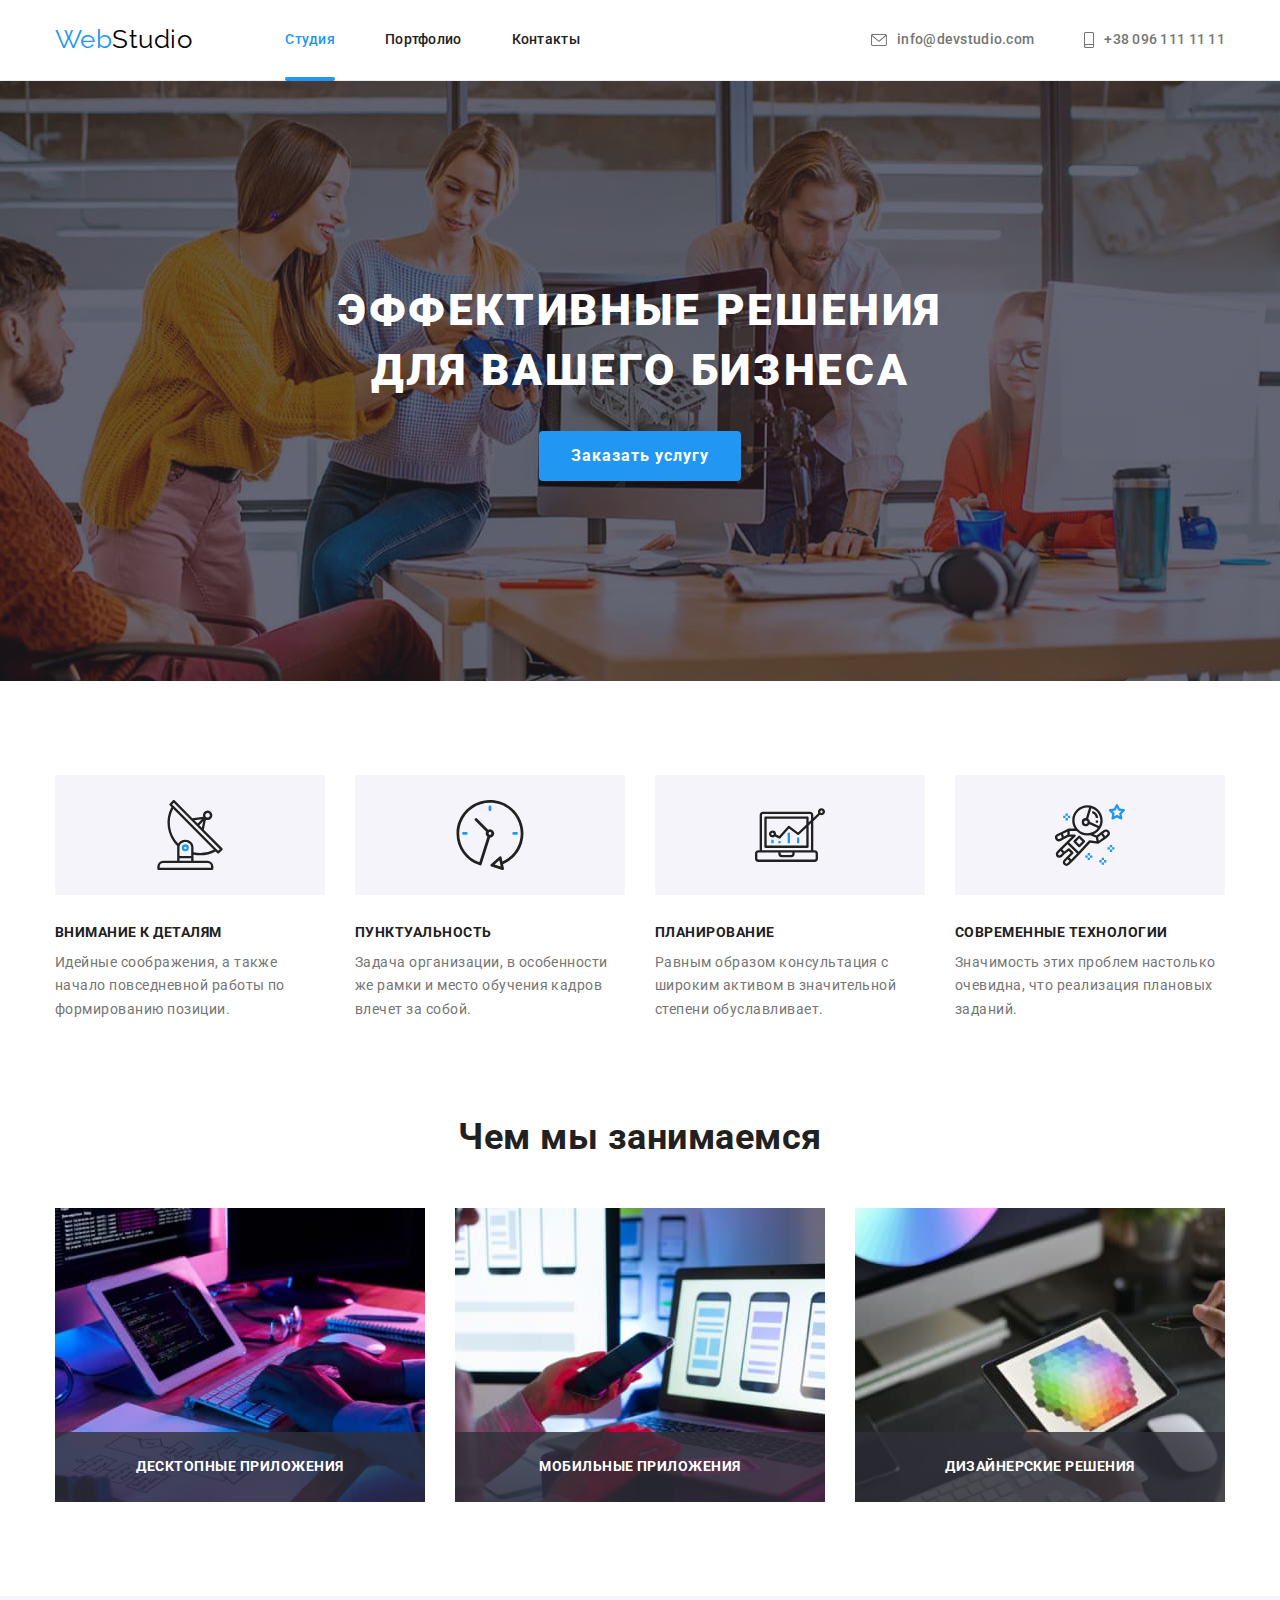
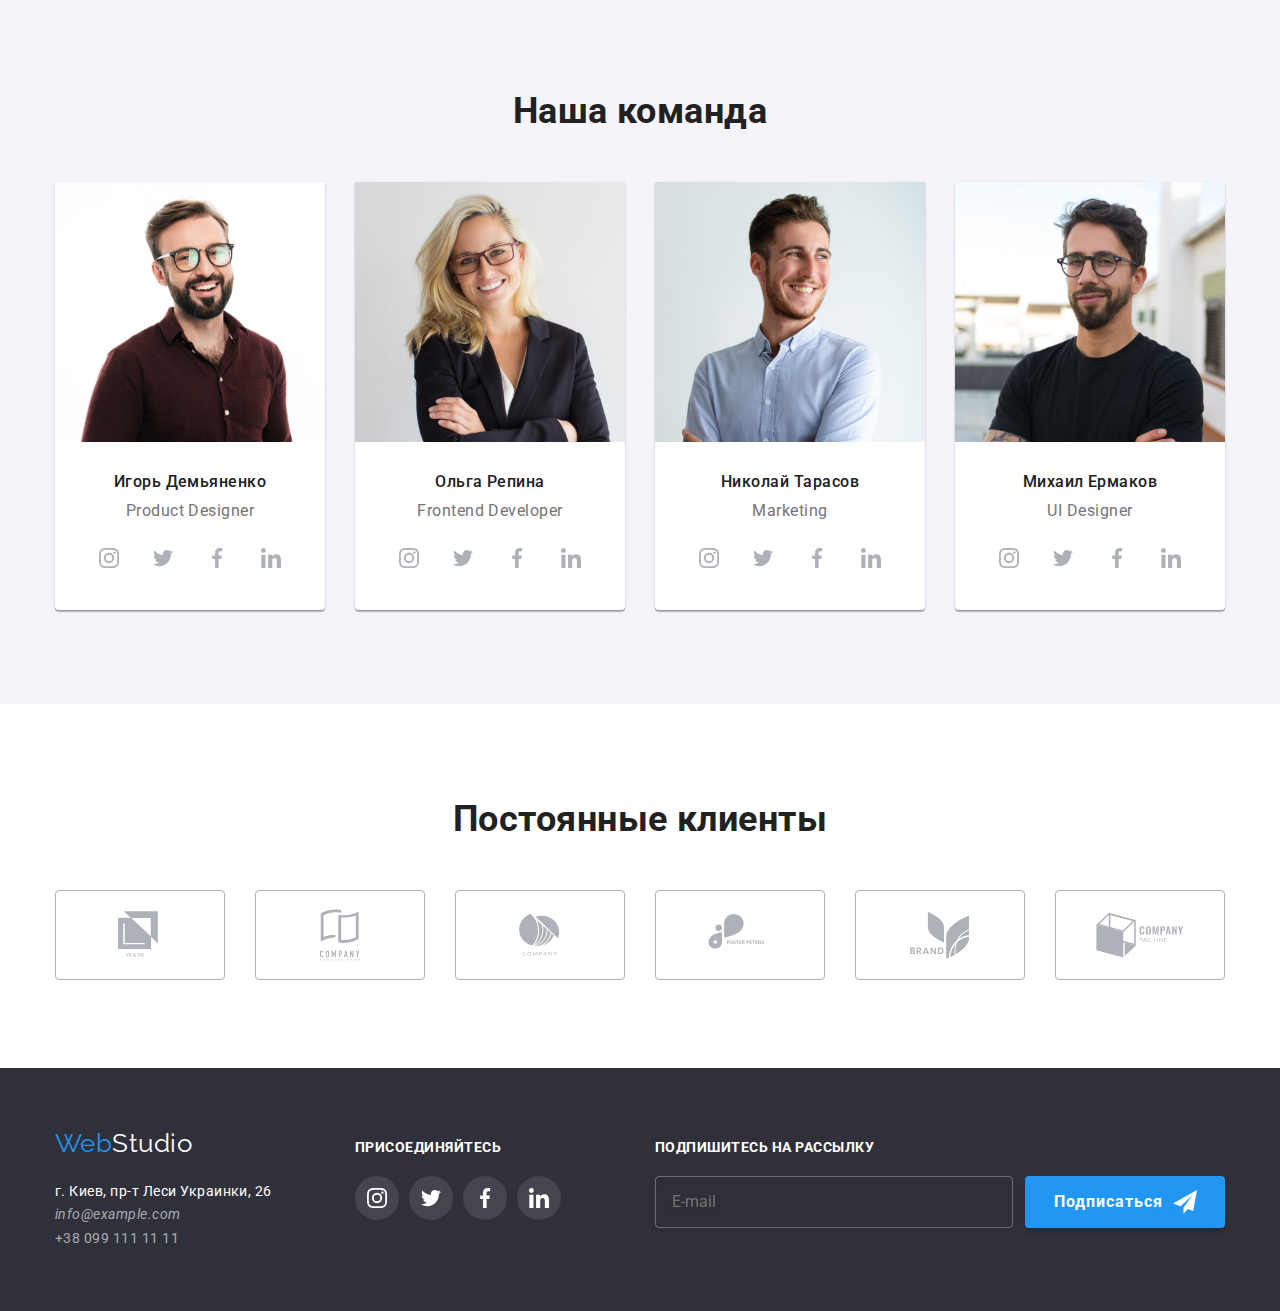
==== commit 97f6ec4d: "добавление @extend .btn" ====
--- a/index.html
+++ b/index.html
@@ -72,7 +72,7 @@
             для вашего бизнеса
           </h1>
 
-          <button type="button" class="btn hero__btn" data-modal-open>
+          <button type="button" class="hero__btn" data-modal-open>
             Заказать услугу
           </button>
         </div>
@@ -546,7 +546,7 @@
                   id="mail"
                   placeholder="E-mail"
                 />
-                <button type="submit" class="btn footer-form__btn-subscription">
+                <button type="submit" class="footer-form__btn-subscription">
                   Подписаться<svg
                     width="24"
                     height="24"
@@ -564,7 +564,7 @@
 
     <div class="backdrop is-hidden" data-modal>
       <div class="modal">
-        <button class="btn modal__btn-close" data-modal-close>
+        <button class="modal__btn-close" data-modal-close>
           <svg width="18" height="18">
             <use href="./images/symbol-defs.svg#icon-close"></use>
           </svg>
@@ -629,9 +629,7 @@
             </span>
           </label>
 
-          <button type="submit" class="btn modal-form__btn-send">
-            Отправить
-          </button>
+          <button type="submit" class="modal-form__btn-send">Отправить</button>
         </form>
       </div>
     </div>
--- a/css/main.min.css
+++ b/css/main.min.css
@@ -1,2 +1,2 @@
-body{color:#757575;background-color:#fff;font-family:Roboto,sans-serif;letter-spacing:0.03em}.list{list-style:none;padding:0;margin:0}h1,h2,h3,p{margin-top:0;margin-bottom:0}img{display:block;max-width:100%;height:auto}.container{width:1200px;padding-left:15px;padding-right:15px;margin-right:auto;margin-left:auto}.section{padding-top:94px;padding-bottom:94px}.visually-hidden{position:absolute !important;clip:rect(1px 1px 1px 1px);clip:rect(1px, 1px, 1px, 1px);padding:0 !important;border:0 !important;height:1px !important;width:1px !important;overflow:hidden}.link,.part-logo,.footer-logo{text-decoration:none;transition:color var(--time) var(--timing-function)}.section-title{color:#212121;font-weight:700;font-size:36px;line-height:1.17;text-align:center;margin-bottom:50px}.portfolio-section{color:#757575;font-size:16px;line-height:1.9}.btn{display:inline-block;cursor:pointer;text-align:center;padding:0;border:none;background-color:transparent}.hero__btn,.footer-form__btn-subscription,.modal-form__btn-send{color:#fff;font-weight:bold;font-size:16px;line-height:1.875;letter-spacing:0.06em;background-color:#2196f3;box-shadow:0px 4px 4px rgba(0,0,0,0.15);border-radius:4px;transition:background-color 250ms cubic-bezier(0.4, 0, 0.2, 1)}.hero__btn:hover,.hero__btn:focus,.footer-form__btn-subscription:hover,.footer-form__btn-subscription:focus,.modal-form__btn-send:hover,.modal-form__btn-send:focus{background-color:#188ce8}.hero__btn{padding:10px 32px}.footer-form__btn-subscription{display:flex;align-items:center;padding-bottom:10px;padding-right:28px;padding-top:10px;padding-left:29px;margin-left:12px}.footer-form__icon-send{fill:#fff;margin-left:10px}.button-set__btn{padding:6px 22px;color:#212121;background-color:#f5f4fa;font-weight:500;font-size:16px;line-height:1.625;border-radius:4px;transition:background-color 250ms cubic-bezier(0.4, 0, 0.2, 1),color 250ms cubic-bezier(0.4, 0, 0.2, 1),box-shaddow 250ms cubic-bezier(0.4, 0, 0.2, 1)}.button-set__btn:hover,.button-set__btn:focus{background-color:#2196f3;color:#fff;box-shadow:0px 3px 1px rgba(0,0,0,0.1),0px 1px 2px rgba(0,0,0,0.08),0px 2px 2px rgba(0,0,0,0.12)}.overlay{max-width:1600px;padding:300 0;margin-left:auto;margin-right:auto;background-color:#2f303a;background-repeat:no-repeat;background-position:top;background-size:cover;background-image:linear-gradient(to right, rgba(47,48,58,0.4), rgba(47,48,58,0.4)),url(../images/bg.jpg)}.hero{color:#fff;text-align:center;padding-top:200px;padding-bottom:200px}.hero__title{font-weight:900;font-size:44px;line-height:1.36;letter-spacing:0.06em;text-transform:uppercase;margin-bottom:30px}.section-advantage{font-size:14px;line-height:1.7}.section-advantage__title{color:#212121;font-weight:700;font-size:14px;line-height:1.14;text-transform:uppercase;margin-bottom:10px}.section-advantage__list{display:flex;flex-wrap:wrap;margin-left:-30px;margin-top:-30px}.section-advantage__item{flex-basis:calc((100% - 120px) / 4);margin-left:30px;margin-top:30px}.section-advantage__item::before{display:block;content:'';height:120px;margin-bottom:30px;background-repeat:no-repeat;background-position:center;background-color:#f5f4fa;background-size:70px 70px}.icon-antenna::before{background-image:url("../images/antenna.svg")}.icon-clock::before{background-image:url("../images/clock.svg")}.icon-diagram::before{background-image:url("../images/diagram.svg")}.icon-astronaut::before{background-image:url("../images/astronaut.svg")}.section-workset{padding-top:0}.section-workset__list{display:flex;flex-wrap:wrap;margin-left:-30px;margin-top:-30px}.section-workset__item{flex-basis:calc((100% - 90px) / 3);margin-left:30px;margin-top:30px}.section-workset__thumb{position:relative}.section-workset__actions{position:absolute;bottom:0;display:flex;align-items:center;justify-content:center;height:70px;width:100%;background-color:rgba(47,48,58,0.8);font-weight:700;font-size:14px;line-height:1.14;text-align:center;text-transform:uppercase;color:#fff}.section-our-team{background-color:#f5f4fa;font-size:16px;line-height:1.19;text-align:center}.section-our-team__name{color:#212121;font-weight:500;font-size:16px;line-height:1.19;text-align:center;margin-top:30px;margin-bottom:10px}.section-our-team__list{display:flex;flex-wrap:wrap;margin-left:-30px;margin-top:-30px}.section-our-team__item{flex-basis:calc((100% - 120px) / 4);margin-left:30px;margin-top:30px;box-shadow:0px 1px 3px rgba(0,0,0,0.12),0px 1px 1px rgba(0,0,0,0.14),0px 2px 1px rgba(0,0,0,0.2);border-radius:0px 0px 4px 4px;padding-bottom:30px;background-color:#fff}.section-our-team p{margin-bottom:16px}.section-our-team__socnetworks{display:flex;justify-content:center}.socnetworks__link{display:flex;width:44px;height:44px;justify-content:center;align-items:center;border-radius:50%;fill:#afb1b8;transition:background-color 250ms cubic-bezier(0.4, 0, 0.2, 1),fill 250ms cubic-bezier(0.4, 0, 0.2, 1)}.socnetworks__link:hover,.socnetworks__link:focus{background-color:#2196f3;fill:#fff}.socnetworks__icon:not(:last-child){margin-right:10px}.section-clients{padding-bottom:88px}.section-clients__list{display:flex;flex-wrap:wrap;margin-top:-30px;margin-left:-30px}.section-clients__item{display:flex;flex-basis:calc((100% - 180px) / 6);margin-top:30px;margin-left:30px}.section-clients__link{display:flex;width:100%;height:90px;justify-content:center;align-items:center;border:1px solid #afb1b8;border-radius:4px;fill:#afb1b8;transition:fill 250ms cubic-bezier(0.4, 0, 0.2, 1),filter 250ms cubic-bezier(0.4, 0, 0.2, 1)}.section-clients__link:hover,.section-clients__link:focus{border-color:#2196f3;fill:#2196f3;filter:drop-shadow(0 4px 4px rgba(0,0,0,0.25))}.button-set{display:flex;justify-content:center;margin-bottom:50px}.button-set__item:not(:last-child){margin-right:8px}.card-set__title{color:#212121;font-weight:bold;font-size:18px;line-height:2;letter-spacing:0.06em}.card-set__caption{border-left:1px solid #eee;border-right:1px solid #eee;border-bottom:1px solid #eee;padding:20px 24px}.card-set{display:flex;flex-wrap:wrap;margin-left:-30px;margin-top:-30px}.card-set__item{flex-basis:calc((100% - 90px) / 3);margin-left:30px;margin-top:30px}.card-set__item:hover,.card-set__item:focus{box-shadow:0px 4px 4px rgba(0,0,0,0.25)}.card-set__thumb{position:relative;overflow:hidden}.card-set__description{position:absolute;top:100%;left:0;width:100%;height:100%;padding:63px 24px;background-color:rgba(33,150,243,0.9);font-weight:400;font-size:18px;line-height:1.5556;color:#fff;transition:250ms cubic-bezier(0.4, 0, 0.2, 1)}.card-set__link{display:block;text-decoration:none;color:inherit;width:100%}.card-set__link:hover .card-set__description,.card-set__link:focus .card-set__description{transform:translateY(-100%)}.logo{color:#2196f3;font-family:Raleway,sans-serif;font-size:26px;line-height:1.2}.logo:hover,.logo:focus,.logo:hover .part-logo,.logo:focus .part-logo{color:#2196f3}.part-logo{color:#000}.part-logo--inverse{color:#fff}.footer-logo{display:block;margin-bottom:20px}.footer-logo:hover,.footer-logo:focus,.footer-logo:hover .part-logo,.footer-logo:focus .part-logo{color:#2196f3}
+body{color:#757575;background-color:#fff;font-family:Roboto,sans-serif;letter-spacing:0.03em}.list{list-style:none;padding:0;margin:0}h1,h2,h3,p{margin-top:0;margin-bottom:0}img{display:block;max-width:100%;height:auto}.container{width:1200px;padding-left:15px;padding-right:15px;margin-right:auto;margin-left:auto}.section{padding-top:94px;padding-bottom:94px}.visually-hidden{position:absolute !important;clip:rect(1px 1px 1px 1px);clip:rect(1px, 1px, 1px, 1px);padding:0 !important;border:0 !important;height:1px !important;width:1px !important;overflow:hidden}.link,.part-logo,.footer-logo{text-decoration:none;transition:color 250ms cubic-bezier(0.4, 0, 0.2, 1)}.section-title{color:#212121;font-weight:700;font-size:36px;line-height:1.17;text-align:center;margin-bottom:50px}.portfolio-section{color:#757575;font-size:16px;line-height:1.9}.btn,.hero__btn,.footer-form__btn-subscription,.modal-form__btn-send,.button-set__btn,.modal__btn-close{display:inline-block;cursor:pointer;text-align:center;padding:0;border:none;background-color:transparent}.hero__btn,.footer-form__btn-subscription,.modal-form__btn-send{color:#fff;font-weight:bold;font-size:16px;line-height:1.875;letter-spacing:0.06em;background-color:#2196f3;box-shadow:0px 4px 4px rgba(0,0,0,0.15);border-radius:4px;transition:background-color 250ms cubic-bezier(0.4, 0, 0.2, 1)}.hero__btn:hover,.hero__btn:focus,.footer-form__btn-subscription:hover,.footer-form__btn-subscription:focus,.modal-form__btn-send:hover,.modal-form__btn-send:focus{background-color:#188ce8}.hero__btn{padding:10px 32px}.footer-form__btn-subscription{display:flex;align-items:center;padding-bottom:10px;padding-right:28px;padding-top:10px;padding-left:29px;margin-left:12px}.footer-form__icon-send{fill:#fff;margin-left:10px}.button-set__btn{padding:6px 22px;color:#212121;background-color:#f5f4fa;font-weight:500;font-size:16px;line-height:1.625;border-radius:4px;transition:background-color 250ms cubic-bezier(0.4, 0, 0.2, 1),color 250ms cubic-bezier(0.4, 0, 0.2, 1),box-shaddow 250ms cubic-bezier(0.4, 0, 0.2, 1)}.button-set__btn:hover,.button-set__btn:focus{background-color:#2196f3;color:#fff;box-shadow:0px 3px 1px rgba(0,0,0,0.1),0px 1px 2px rgba(0,0,0,0.08),0px 2px 2px rgba(0,0,0,0.12)}.modal__btn-close{position:absolute;display:flex;align-items:center;justify-content:center;right:8px;top:8px;width:30px;height:30px;border:1px solid rgba(0,0,0,0.1);border-radius:50%;fill:#000;transition:fill 250ms cubic-bezier(0.4, 0, 0.2, 1)}.modal__btn-close:hover,.modal__btn-close:focus{fill:#2196f3}.modal-form__btn-send{display:block;margin-right:auto;margin-left:auto;padding:10px 55px 10px 56px}.overlay{max-width:1600px;padding:300 0;margin-left:auto;margin-right:auto;background-color:#2f303a;background-repeat:no-repeat;background-position:top;background-size:cover;background-image:linear-gradient(to right, rgba(47,48,58,0.4), rgba(47,48,58,0.4)),url(../images/bg.jpg)}.hero{color:#fff;text-align:center;padding-top:200px;padding-bottom:200px}.hero__title{font-weight:900;font-size:44px;line-height:1.36;letter-spacing:0.06em;text-transform:uppercase;margin-bottom:30px}.section-advantage{font-size:14px;line-height:1.7}.section-advantage__title{color:#212121;font-weight:700;font-size:14px;line-height:1.14;text-transform:uppercase;margin-bottom:10px}.section-advantage__list{display:flex;flex-wrap:wrap;margin-left:-30px;margin-top:-30px}.section-advantage__item{flex-basis:calc((100% - 120px) / 4);margin-left:30px;margin-top:30px}.section-advantage__item::before{display:block;content:'';height:120px;margin-bottom:30px;background-repeat:no-repeat;background-position:center;background-color:#f5f4fa;background-size:70px 70px}.icon-antenna::before{background-image:url("../images/antenna.svg")}.icon-clock::before{background-image:url("../images/clock.svg")}.icon-diagram::before{background-image:url("../images/diagram.svg")}.icon-astronaut::before{background-image:url("../images/astronaut.svg")}.section-workset{padding-top:0}.section-workset__list{display:flex;flex-wrap:wrap;margin-left:-30px;margin-top:-30px}.section-workset__item{flex-basis:calc((100% - 90px) / 3);margin-left:30px;margin-top:30px}.section-workset__thumb{position:relative}.section-workset__actions{position:absolute;bottom:0;display:flex;align-items:center;justify-content:center;height:70px;width:100%;background-color:rgba(47,48,58,0.8);font-weight:700;font-size:14px;line-height:1.14;text-align:center;text-transform:uppercase;color:#fff}.section-our-team{background-color:#f5f4fa;font-size:16px;line-height:1.19;text-align:center}.section-our-team__name{color:#212121;font-weight:500;font-size:16px;line-height:1.19;text-align:center;margin-top:30px;margin-bottom:10px}.section-our-team__list{display:flex;flex-wrap:wrap;margin-left:-30px;margin-top:-30px}.section-our-team__item{flex-basis:calc((100% - 120px) / 4);margin-left:30px;margin-top:30px;box-shadow:0px 1px 3px rgba(0,0,0,0.12),0px 1px 1px rgba(0,0,0,0.14),0px 2px 1px rgba(0,0,0,0.2);border-radius:0px 0px 4px 4px;padding-bottom:30px;background-color:#fff}.section-our-team p{margin-bottom:16px}.section-our-team__socnetworks{display:flex;justify-content:center}.socnetworks__link{display:flex;width:44px;height:44px;justify-content:center;align-items:center;border-radius:50%;fill:#afb1b8;transition:background-color 250ms cubic-bezier(0.4, 0, 0.2, 1),fill 250ms cubic-bezier(0.4, 0, 0.2, 1)}.socnetworks__link:hover,.socnetworks__link:focus{background-color:#2196f3;fill:#fff}.socnetworks__icon:not(:last-child){margin-right:10px}.section-clients{padding-bottom:88px}.section-clients__list{display:flex;flex-wrap:wrap;margin-top:-30px;margin-left:-30px}.section-clients__item{display:flex;flex-basis:calc((100% - 180px) / 6);margin-top:30px;margin-left:30px}.section-clients__link{display:flex;width:100%;height:90px;justify-content:center;align-items:center;border:1px solid #afb1b8;border-radius:4px;fill:#afb1b8;transition:fill 250ms cubic-bezier(0.4, 0, 0.2, 1),filter 250ms cubic-bezier(0.4, 0, 0.2, 1)}.section-clients__link:hover,.section-clients__link:focus{border-color:#2196f3;fill:#2196f3;filter:drop-shadow(0 4px 4px rgba(0,0,0,0.25))}.button-set{display:flex;justify-content:center;margin-bottom:50px}.button-set__item:not(:last-child){margin-right:8px}.card-set__title{color:#212121;font-weight:bold;font-size:18px;line-height:2;letter-spacing:0.06em}.card-set__caption{border-left:1px solid #eee;border-right:1px solid #eee;border-bottom:1px solid #eee;padding:20px 24px}.card-set{display:flex;flex-wrap:wrap;margin-left:-30px;margin-top:-30px}.card-set__item{flex-basis:calc((100% - 90px) / 3);margin-left:30px;margin-top:30px}.card-set__item:hover,.card-set__item:focus{box-shadow:0px 4px 4px rgba(0,0,0,0.25)}.card-set__thumb{position:relative;overflow:hidden}.card-set__description{position:absolute;top:100%;left:0;width:100%;height:100%;padding:63px 24px;background-color:rgba(33,150,243,0.9);font-weight:400;font-size:18px;line-height:1.5556;color:#fff;transition:250ms cubic-bezier(0.4, 0, 0.2, 1)}.card-set__link{display:block;text-decoration:none;color:inherit;width:100%}.card-set__link:hover .card-set__description,.card-set__link:focus .card-set__description{transform:translateY(-100%)}.logo{color:#2196f3;font-family:Raleway,sans-serif;font-size:26px;line-height:1.2}.logo:hover,.logo:focus,.logo:hover .part-logo,.logo:focus .part-logo{color:#2196f3}.part-logo{color:#000}.part-logo--inverse{color:#fff}.footer-logo{display:block;margin-bottom:20px}.footer-logo:hover,.footer-logo:focus,.footer-logo:hover .part-logo,.footer-logo:focus .part-logo{color:#2196f3}.site-nav{display:flex;margin-left:93px}.site-nav__item+.site-nav__item{margin-left:50px}.site-nav__link{display:block;color:#212121;font-weight:500;font-size:14px;line-height:1.14;letter-spacing:0.02em;padding-top:32px;padding-bottom:32px}.site-nav__link--current{color:#2196f3;position:relative}.site-nav__link--current::after{position:absolute;bottom:-1px;display:block;content:'';width:100%;height:4px;background-color:currentColor;border-radius:2px}.site-nav__link:hover,.site-nav__link:focus{color:#2196f3}.coordinates-nav{display:flex;margin-left:auto}.coordinates-nav__item+.coordinates-nav__item{margin-left:50px}.coordinates-nav__link{display:flex;align-items:center;color:#757575;font-weight:500;font-size:14px;line-height:1.14;letter-spacing:0.02em}.coordinates-nav__link:hover,.coordinates-nav__link:focus{color:#2196f3;fill:currentColor}.coordinates-nav__icon{fill:currentColor;margin-right:10px}.item-envelope{margin-left:10px}.main-nav{display:flex;align-items:center}.header-page__nav{display:flex;align-items:center}.header-page{border-bottom:1px solid #ececec}.footer{color:#fff;background-color:#2f303a;font-size:14px;line-height:1.7;padding-top:60px;padding-bottom:60px}.footer-address{font-style:normal}.footer-address .italic{font-style:italic}.footer .link{color:rgba(255,255,255,0.6)}.footer .link:hover,.footer .link:focus{color:#2196f3}.footer-grid{display:flex;justify-content:space-between}.footer-grid__part{flex-basis:calc((50% - 45px) / 2);align-self:baseline}.footer-subscription{flex-basis:calc(50% - 15px);align-self:baseline}.footer-socnetworks__title,.footer-subscription__title{margin-bottom:20px;text-align:left;font-weight:700;font-size:14px;line-height:1.14;text-transform:uppercase;color:#fff}.footer-socnetworks__list{display:flex}.footer-socnetworks__link{display:flex;width:44px;height:44px;align-items:center;justify-content:center;border-radius:50%;background-color:rgba(255,255,255,0.1);fill:#fff;transition:background-color 250ms cubic-bezier(0.4, 0, 0.2, 1)}.footer-socnetworks__link:hover,.footer-socnetworks__link:focus{background-color:#2196f3}.footer-socnetworks__item:not(:last-child){margin-right:10px}.footer-form__field{display:flex;justify-content:flex-end}.footer-form__input{width:100%;padding:15px 16px;border:1px solid rgba(255,255,255,0.3);filter:drop-shadow(0px 4px 4px rgba(0,0,0,0.15));border-radius:4px;background-color:inherit;font-weight:400;font-size:16px;line-height:1.25;color:rgba(255,255,255,0.6)}.backdrop{position:fixed;top:0;left:0;width:100%;height:100%;background-color:rgba(0,0,0,0.2);opacity:1;transition:opacity 250ms cubic-bezier(0.4, 0, 0.2, 1)}.backdrop.is-hidden{visibility:hidden;opacity:0;pointer-events:none}.backdrop.is-hidden .modal{visibility:visible;transform:translate(-50%, -50%) scale(0.7)}.modal{position:absolute;top:50%;left:50%;padding:40px;width:528px;background-color:#fff;box-shadow:0px 1px 3px rgba(0,0,0,0.12),0px 1px 1px rgba(0,0,0,0.14),0px 2px 1px rgba(0,0,0,0.2);border-radius:4px;transform:translate(-50%, -50%) scale(1);transition:transform 250ms cubic-bezier(0.4, 0, 0.2, 1)}.modal__title{font-weight:700;font-size:20px;line-height:1.16;text-align:center;letter-spacing:0.03em;color:#212121;margin-bottom:12px}.modal-form{margin-left:auto;margin-right:auto}.modal-form__field{display:flex;flex-direction:column;margin-bottom:10px}.modal-form__field:focus-within .modal-form__textarea{outline:none;border-color:#2196f3}.modal-form__input{width:100%;padding-top:12px;padding-right:16px;padding-bottom:12px;padding-left:42px;font-size:14px;border:1px solid rgba(33,33,33,0.2);border-radius:4px}.modal-form__label{margin-bottom:4px;font-weight:400;font-size:12px;line-height:1.1666;letter-spacing:0.01em;color:#757575}.modal-form__wrap{position:relative}.modal-form__wrap:focus-within .modal-form__icon,.modal-form__wrap:focus-within .modal-form__input{fill:#2196f3;outline:none;border-color:#2196f3}.modal-form__icon{position:absolute;left:12px;top:50%;transform:translateY(-50%);fill:#000}.modal-form__textarea{resize:none;height:120px;padding:12px 16px;border:1px solid rgba(33,33,33,0.2);border-radius:4px;font-size:14px}.modal-form__textarea::placeholder{font-weight:400;font-size:12px;line-height:1.1666;letter-spacing:0.01em;color:rgba(117,117,117,0.5)}.modal-form__accept{display:flex;align-items:center;margin-top:20px;margin-bottom:30px}.modal-form__policy{margin-left:8px;font-weight:400;font-size:14px;line-height:1.71;color:#757575}.modal-form__link-accept{font-weight:400;font-size:14px;line-height:1.71;color:#2196f3}.modal-form__checkbox{position:absolute !important;clip:rect(1px 1px 1px 1px);clip:rect(1px, 1px, 1px, 1px);padding:0 !important;border:0 !important;height:1px !important;width:1px !important;overflow:hidden}.modal-form__checkbox:checked+.modal-form__checkbox-icon{background-color:#2196f3;background-origin:border-box;border-color:transparent}.modal-form__checkbox-icon{display:flex;align-items:center;width:16px;height:15px;border:2px solid #212121;border-radius:2px}
 /*# sourceMappingURL=main.min.css.map */--- a/css/styles.css
+++ b/css/styles.css
@@ -93,25 +93,6 @@
   margin-left: 50px;
 }
 
-.coordinates-nav {
-  display: flex;
-  margin-left: auto;
-}
-
-.coordinates-nav__item + .coordinates-nav__item {
-  margin-left: 50px;
-}
-
-.main-nav {
-  display: flex;
-  align-items: center;
-}
-
-.header-page__nav {
-  display: flex;
-  align-items: center;
-}
-
 .site-nav__link {
   display: block;
   color: var(--text-color-title);
@@ -139,6 +120,15 @@
   border-radius: 2px;
 }
 
+.coordinates-nav {
+  display: flex;
+  margin-left: auto;
+}
+
+.coordinates-nav__item + .coordinates-nav__item {
+  margin-left: 50px;
+}
+
 .coordinates-nav__link {
   display: flex;
   align-items: center;
@@ -149,8 +139,8 @@
   letter-spacing: 0.02em;
 }
 
-.site-nav .link:hover,
-.site-nav .link:focus,
+.site-nav__link:hover,
+.site-nav__link:focus,
 .coordinates-nav__link:hover,
 .coordinates-nav__link:focus {
   color: var(--accent-color);
@@ -161,13 +151,23 @@
   margin-right: 10px;
 }
 
-.item-envelope .coordinates-nav__link {
+.item-envelope {
   margin-left: 10px;
 }
 
 .coordinates-nav__link:hover,
 .coordinates-nav__link:focus {
   fill: currentColor;
+}
+
+.main-nav {
+  display: flex;
+  align-items: center;
+}
+
+.header-page__nav {
+  display: flex;
+  align-items: center;
 }
 
 .header-page {
@@ -640,7 +640,6 @@
 
 .footer .link {
   color: rgba(255, 255, 255, 0.6);
-  text-decoration: none;
 }
 
 .footer .link:hover,
